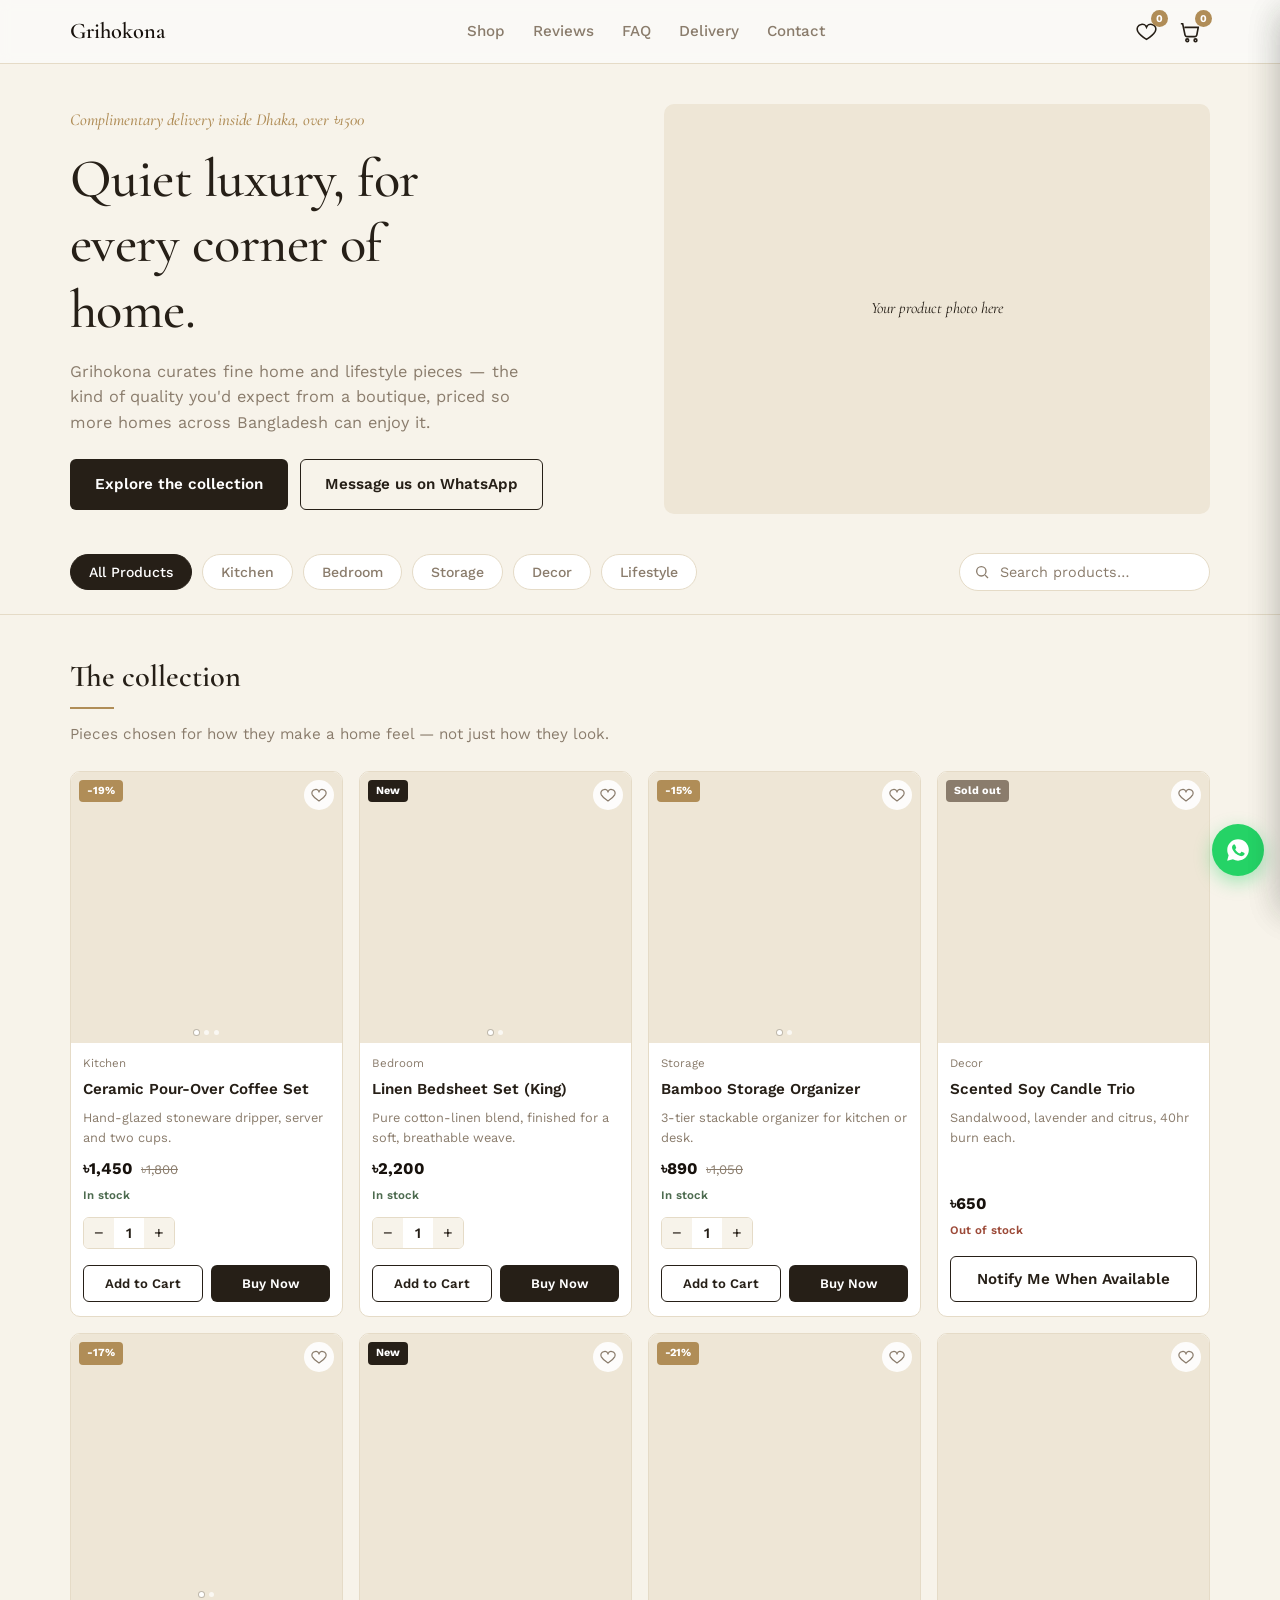
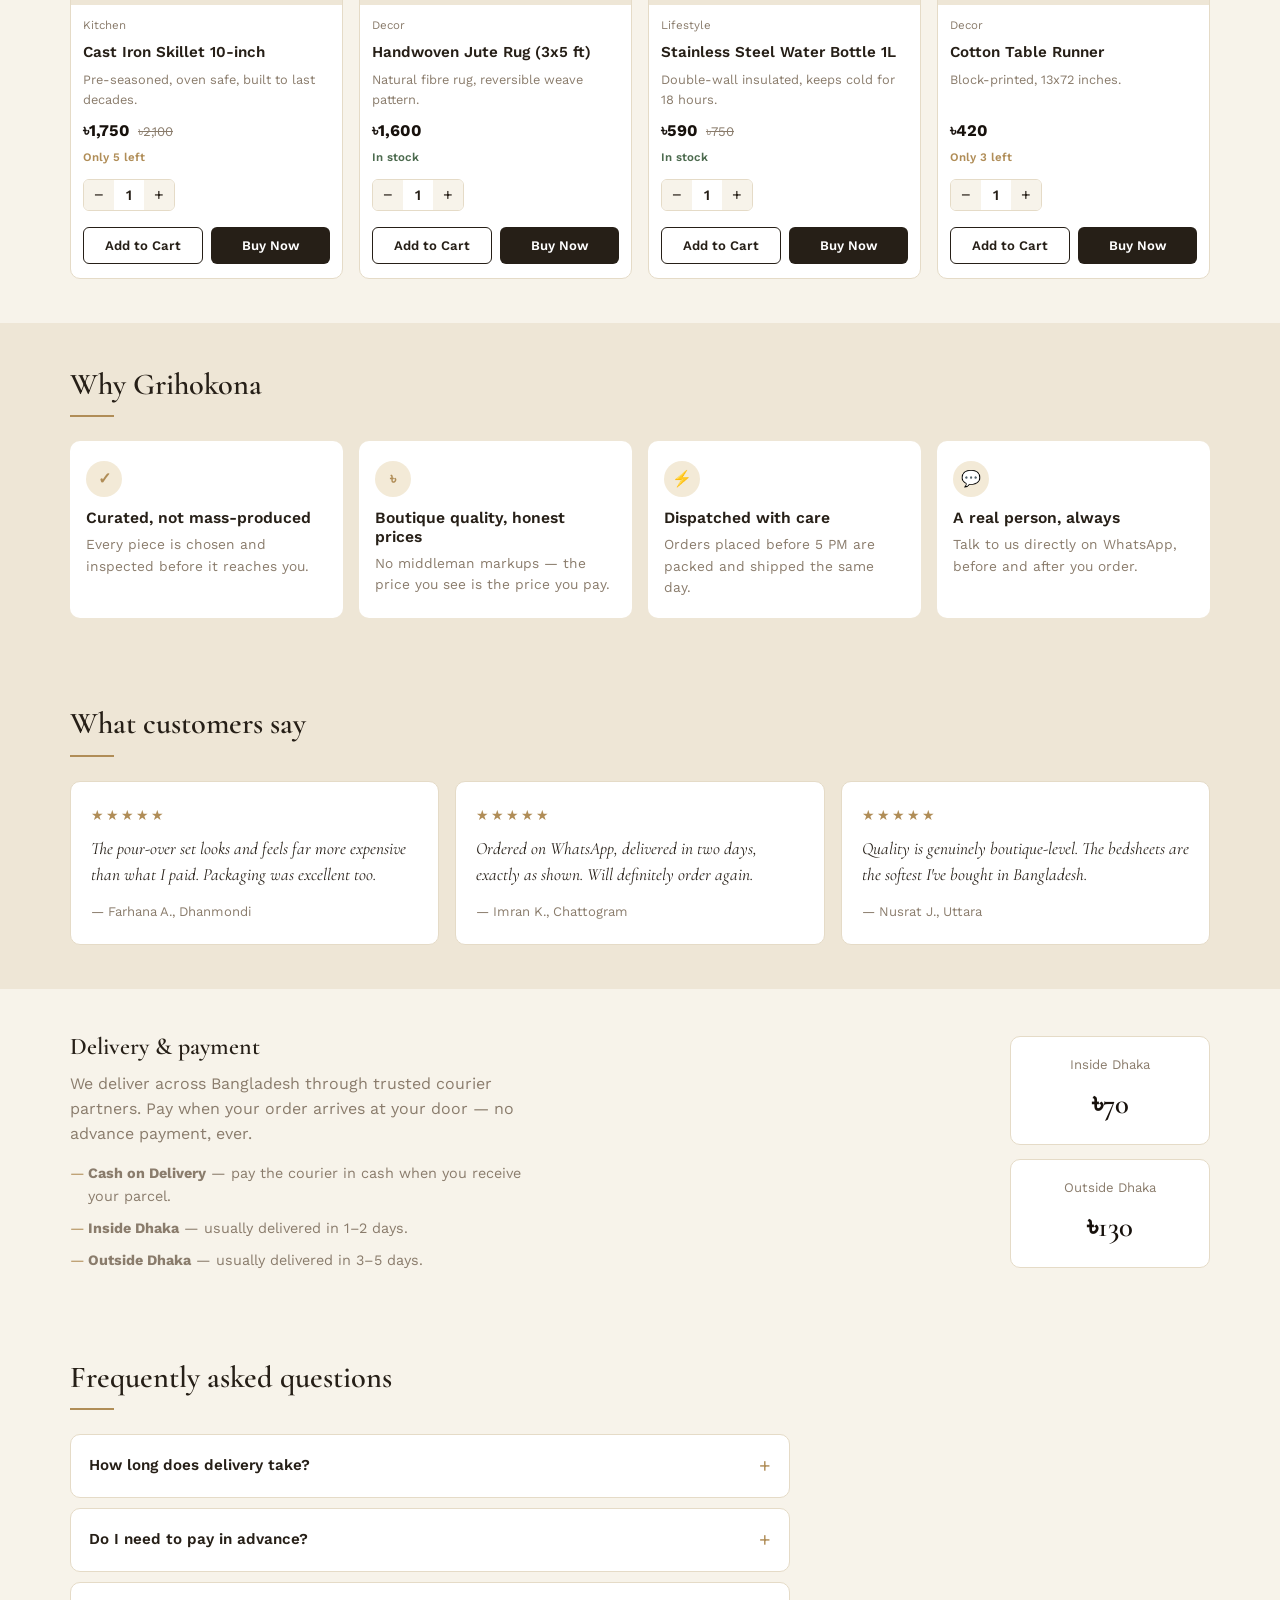
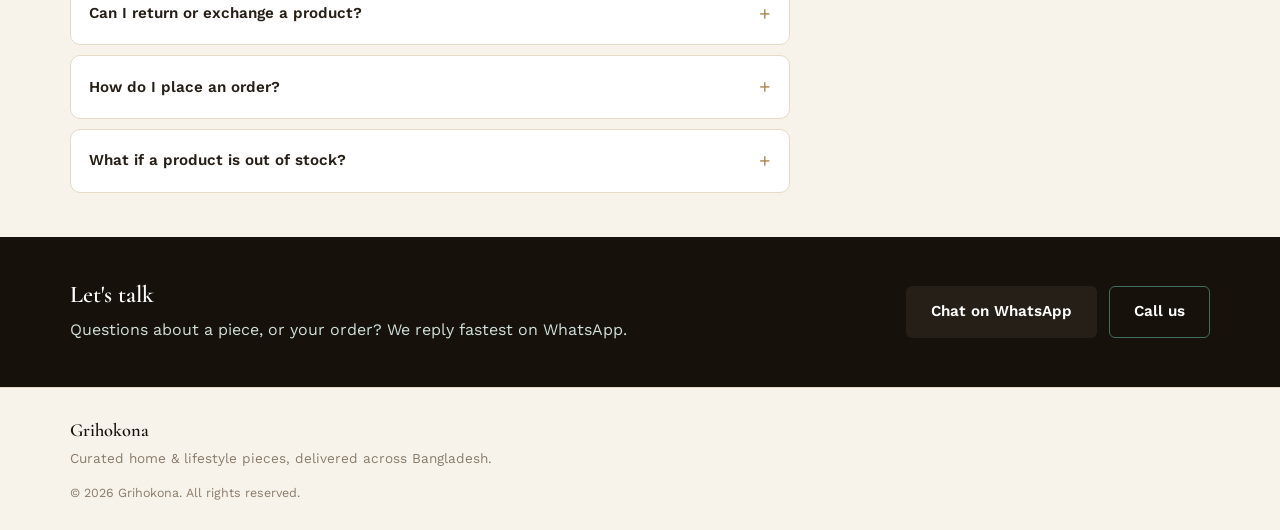
==== index.html @ 2ef4f013 "Add files via upload" ====
<!DOCTYPE html>
<html lang="en">
<head>
<meta charset="UTF-8">
<meta name="viewport" content="width=device-width, initial-scale=1.0">
<title>Grihokona — Curated Home & Lifestyle Pieces, Delivered Across Bangladesh</title>
<meta name="description" content="Grihokona curates fine home and lifestyle pieces at honest prices. Cash on delivery, anywhere in Bangladesh.">

<!-- Open Graph / Facebook -->
<meta property="og:type" content="website">
<meta property="og:title" content="Grihokona — Curated Home & Lifestyle Pieces">
<meta property="og:description" content="Boutique-quality home & lifestyle pieces, delivered across Bangladesh. Cash on delivery available.">
<meta property="og:image" content="images/og-cover.jpg">
<meta property="og:url" content="https://your-username.github.io/your-repo/">
<meta name="twitter:card" content="summary_large_image">

<link rel="icon" href="data:image/svg+xml,<svg xmlns=%22http://www.w3.org/2000/svg%22 viewBox=%220 0 100 100%22><text y=%22.9em%22 font-size=%2290%22>🛍️</text></svg>">

<link rel="preconnect" href="https://fonts.googleapis.com">
<link rel="preconnect" href="https://fonts.gstatic.com" crossorigin>
<link href="https://fonts.googleapis.com/css2?family=Cormorant+Garamond:ital,wght@0,500;0,600;1,500&family=Work+Sans:wght@400;500;600;700&display=swap" rel="stylesheet">

<link rel="stylesheet" href="style.css">

<!-- =========================================================
     FACEBOOK PIXEL
     Replace YOUR_PIXEL_ID below with your real Pixel ID from
     Facebook Events Manager. Until you do, this code loads but
     tracks nothing harmful — safe to leave in place.
     ========================================================= -->
<script>
!function(f,b,e,v,n,t,s)
{if(f.fbq)return;n=f.fbq=function(){n.callMethod?
n.callMethod.apply(n,arguments):n.queue.push(arguments)};
if(!f._fbq)f._fbq=n;n.push=n;n.loaded=!0;n.version='2.0';
n.queue=[];t=b.createElement(e);t.async=!0;
t.src=v;s=b.getElementsByTagName(e)[0];
s.parentNode.insertBefore(t,s)}(window, document,'script',
'https://connect.facebook.net/en_US/fbevents.js');
fbq('init', 'YOUR_PIXEL_ID');
fbq('track', 'PageView');
</script>
<noscript><img height="1" width="1" style="display:none"
src="https://www.facebook.com/tr?id=YOUR_PIXEL_ID&ev=PageView&noscript=1"
/></noscript>
</head>
<body>

<!-- ============ HEADER ============ -->
<header class="site-header">
  <div class="container header-inner">
    <a href="#home" class="brand">
      <img src="images/logo.png" alt="Grihokona" class="brand-logo" onerror="this.style.display='none'">
      <span class="brand-name">Grihokona</span>
    </a>
    <nav class="main-nav">
      <a href="#shop">Shop</a>
      <a href="#reviews">Reviews</a>
      <a href="#faq">FAQ</a>
      <a href="#delivery">Delivery</a>
      <a href="#contact">Contact</a>
    </nav>
    <div class="header-icons">
      <button class="cart-btn" id="headerWishlistBtn" aria-label="Open wishlist">
        <svg width="21" height="21" viewBox="0 0 24 24" fill="none" stroke="currentColor" stroke-width="1.8"><path d="M12 21s-7.5-4.6-10-9.2C.4 8.4 2 4.5 5.8 4a5 5 0 0 1 6.2 3 5 5 0 0 1 6.2-3c3.8.5 5.4 4.4 3.8 7.8C19.5 16.4 12 21 12 21Z"/></svg>
        <span class="cart-count" id="wishlistCount">0</span>
      </button>
      <button class="cart-btn" id="headerCartBtn" aria-label="Open cart">
        <svg width="22" height="22" viewBox="0 0 24 24" fill="none" stroke="currentColor" stroke-width="1.8"><circle cx="9" cy="21" r="1.5"/><circle cx="18" cy="21" r="1.5"/><path d="M2 3h2l2.6 12.4a2 2 0 0 0 2 1.6h8.8a2 2 0 0 0 2-1.6L21 7H6"/></svg>
        <span class="cart-count" id="cartCount">0</span>
      </button>
    </div>
  </div>
</header>

<main>

  <!-- ============ HERO ============ -->
  <section class="hero" id="home">
    <div class="container hero-inner">
      <div class="hero-copy">
        <p class="hero-kicker">Complimentary delivery inside Dhaka, over ৳1500</p>
        <h1>Quiet luxury, for every corner of home.</h1>
        <p class="hero-sub">Grihokona curates fine home and lifestyle pieces — the kind of quality you'd expect from a boutique, priced so more homes across Bangladesh can enjoy it.</p>
        <div class="hero-actions">
          <a href="#shop" class="btn btn-primary">Explore the collection</a>
          <a href="https://wa.me/8801903770516" target="_blank" rel="noopener" class="btn btn-ghost whatsapp-link">Message us on WhatsApp</a>
        </div>
      </div>
      <div class="hero-media">
        <img src="images/hero.jpg" alt="Grihokona home and lifestyle products" onerror="this.parentElement.classList.add('img-fallback')">
      </div>
    </div>
  </section>

  <!-- ============ CATEGORIES + SEARCH ============ -->
  <section class="categories" aria-label="Product categories">
    <div class="container">
      <div class="shop-controls">
        <div class="cat-scroll" id="categoryScroll">
          <button class="cat-chip active" data-category="all">All Products</button>
          <!-- category chips are injected by script.js from PRODUCTS -->
        </div>
        <div class="search-box">
          <svg width="16" height="16" viewBox="0 0 24 24" fill="none" stroke="currentColor" stroke-width="2"><circle cx="11" cy="11" r="7"/><path d="m21 21-4.3-4.3"/></svg>
          <input type="search" id="productSearch" placeholder="Search products…" aria-label="Search products">
        </div>
      </div>
    </div>
  </section>

  <!-- ============ FEATURED / SHOP ============ -->
  <section class="shop" id="shop">
    <div class="container">
      <div class="section-head">
        <h2>The collection</h2>
        <p>Pieces chosen for how they make a home feel — not just how they look.</p>
      </div>
      <div class="product-grid" id="productGrid">
        <!-- product cards injected by script.js -->
      </div>
    </div>
  </section>

  <!-- ============ WHY CHOOSE US ============ -->
  <section class="why-us" id="why-us">
    <div class="container">
      <div class="section-head">
        <h2>Why Grihokona</h2>
      </div>
      <div class="why-grid">
        <div class="why-card">
          <div class="why-icon">✓</div>
          <h3>Curated, not mass-produced</h3>
          <p>Every piece is chosen and inspected before it reaches you.</p>
        </div>
        <div class="why-card">
          <div class="why-icon">৳</div>
          <h3>Boutique quality, honest prices</h3>
          <p>No middleman markups — the price you see is the price you pay.</p>
        </div>
        <div class="why-card">
          <div class="why-icon">⚡</div>
          <h3>Dispatched with care</h3>
          <p>Orders placed before 5 PM are packed and shipped the same day.</p>
        </div>
        <div class="why-card">
          <div class="why-icon">💬</div>
          <h3>A real person, always</h3>
          <p>Talk to us directly on WhatsApp, before and after you order.</p>
        </div>
      </div>
    </div>
  </section>

  <!-- ============ TESTIMONIALS ============ -->
  <section class="testimonials" id="reviews">
    <div class="container">
      <div class="section-head">
        <h2>What customers say</h2>
      </div>
      <div class="testimonial-grid">
        <div class="testimonial-card">
          <div class="stars">★★★★★</div>
          <p class="quote">The pour-over set looks and feels far more expensive than what I paid. Packaging was excellent too.</p>
          <p class="author">— Farhana A., Dhanmondi</p>
        </div>
        <div class="testimonial-card">
          <div class="stars">★★★★★</div>
          <p class="quote">Ordered on WhatsApp, delivered in two days, exactly as shown. Will definitely order again.</p>
          <p class="author">— Imran K., Chattogram</p>
        </div>
        <div class="testimonial-card">
          <div class="stars">★★★★★</div>
          <p class="quote">Quality is genuinely boutique-level. The bedsheets are the softest I've bought in Bangladesh.</p>
          <p class="author">— Nusrat J., Uttara</p>
        </div>
      </div>
    </div>
  </section>

  <!-- ============ DELIVERY / COD ============ -->
  <section class="delivery" id="delivery">
    <div class="container delivery-inner">
      <div class="delivery-copy">
        <h2>Delivery & payment</h2>
        <p>We deliver across Bangladesh through trusted courier partners. Pay when your order arrives at your door — no advance payment, ever.</p>
        <ul class="delivery-list">
          <li><strong>Cash on Delivery</strong> — pay the courier in cash when you receive your parcel.</li>
          <li><strong>Inside Dhaka</strong> — usually delivered in 1–2 days.</li>
          <li><strong>Outside Dhaka</strong> — usually delivered in 3–5 days.</li>
        </ul>
      </div>
      <div class="delivery-rates">
        <div class="rate-card">
          <span class="rate-label">Inside Dhaka</span>
          <span class="rate-value" id="rateDhaka">৳70</span>
        </div>
        <div class="rate-card">
          <span class="rate-label">Outside Dhaka</span>
          <span class="rate-value" id="rateOutside">৳130</span>
        </div>
      </div>
    </div>
  </section>

  <!-- ============ FAQ ============ -->
  <section class="faq" id="faq">
    <div class="container">
      <div class="section-head">
        <h2>Frequently asked questions</h2>
      </div>
      <div class="faq-list">
        <details class="faq-item">
          <summary>How long does delivery take?</summary>
          <p>Usually 1–2 days inside Dhaka and 3–5 days outside Dhaka, once your order is confirmed on WhatsApp.</p>
        </details>
        <details class="faq-item">
          <summary>Do I need to pay in advance?</summary>
          <p>No. We only offer Cash on Delivery — you pay the courier when your parcel arrives.</p>
        </details>
        <details class="faq-item">
          <summary>Can I return or exchange a product?</summary>
          <p>Yes, message us on WhatsApp within 24 hours of delivery if there's a genuine issue with your order, and we'll sort it out.</p>
        </details>
        <details class="faq-item">
          <summary>How do I place an order?</summary>
          <p>Add products to your cart, fill in your delivery details at checkout, and confirm — it opens WhatsApp with your order ready to send.</p>
        </details>
        <details class="faq-item">
          <summary>What if a product is out of stock?</summary>
          <p>Tap "Notify Me" on the product — it opens WhatsApp so we can message you the moment it's back.</p>
        </details>
      </div>
    </div>
  </section>

  <!-- ============ CONTACT ============ -->
  <section class="contact" id="contact">
    <div class="container contact-inner">
      <div>
        <h2>Let's talk</h2>
        <p>Questions about a piece, or your order? We reply fastest on WhatsApp.</p>
      </div>
      <div class="contact-actions">
        <a href="https://wa.me/8801903770516" target="_blank" rel="noopener" class="btn btn-primary whatsapp-link">Chat on WhatsApp</a>
        <a href="tel:+8801903770516" class="btn btn-ghost">Call us</a>
      </div>
    </div>
  </section>

</main>

<!-- ============ FOOTER ============ -->
<footer class="site-footer">
  <div class="container footer-inner">
    <div>
      <span class="brand-name">Grihokona</span>
      <p>Curated home & lifestyle pieces, delivered across Bangladesh.</p>
    </div>
    <p class="footer-note">© <span id="year"></span> Grihokona. All rights reserved.</p>
  </div>
</footer>

<!-- ============ FLOATING WHATSAPP BUTTON ============ -->
<a href="https://wa.me/8801903770516" target="_blank" rel="noopener" class="fab-whatsapp" aria-label="Chat on WhatsApp">
  <svg width="26" height="26" viewBox="0 0 24 24" fill="currentColor"><path d="M12.04 2c-5.5 0-9.96 4.46-9.96 9.96 0 1.76.46 3.42 1.26 4.86L2 22l5.3-1.39a9.9 9.9 0 0 0 4.74 1.2h.01c5.5 0 9.96-4.46 9.96-9.96S17.54 2 12.04 2Zm5.8 14.24c-.24.68-1.4 1.3-1.93 1.36-.5.06-1.02.26-3.4-.71-2.86-1.18-4.7-4.05-4.84-4.24-.14-.19-1.16-1.54-1.16-2.94 0-1.4.73-2.08.99-2.36.26-.28.57-.35.76-.35h.55c.18 0 .42-.03.64.5.24.57.8 1.97.87 2.11.07.14.12.3.02.49-.1.19-.15.3-.3.46-.14.16-.3.36-.43.48-.14.14-.3.29-.13.57.17.28.75 1.24 1.62 2 1.11.99 2.05 1.3 2.33 1.44.28.14.44.12.6-.07.17-.19.71-.83.9-1.11.19-.28.38-.23.63-.14.26.09 1.65.78 1.93.92.28.14.47.21.53.33.07.12.07.68-.17 1.36Z"/></svg>
</a>

<!-- ============ MOBILE STICKY NAV ============ -->
<nav class="mobile-nav" aria-label="Mobile navigation">
  <a href="#home" class="mnav-item"><svg width="19" height="19" viewBox="0 0 24 24" fill="none" stroke="currentColor" stroke-width="1.8"><path d="M3 11l9-8 9 8"/><path d="M5 10v10h14V10"/></svg><span>Home</span></a>
  <a href="#shop" class="mnav-item"><svg width="19" height="19" viewBox="0 0 24 24" fill="none" stroke="currentColor" stroke-width="1.8"><rect x="4" y="4" width="16" height="16" rx="2"/><path d="M4 9h16"/></svg><span>Shop</span></a>
  <button class="mnav-item mnav-cart" id="mobileWishlistBtn"><svg width="19" height="19" viewBox="0 0 24 24" fill="none" stroke="currentColor" stroke-width="1.8"><path d="M12 21s-7.5-4.6-10-9.2C.4 8.4 2 4.5 5.8 4a5 5 0 0 1 6.2 3 5 5 0 0 1 6.2-3c3.8.5 5.4 4.4 3.8 7.8C19.5 16.4 12 21 12 21Z"/></svg><span>Saved</span><span class="mnav-badge" id="mobileWishlistCount">0</span></button>
  <button class="mnav-item mnav-cart" id="mobileCartBtn"><svg width="19" height="19" viewBox="0 0 24 24" fill="none" stroke="currentColor" stroke-width="1.8"><circle cx="9" cy="21" r="1.5"/><circle cx="18" cy="21" r="1.5"/><path d="M2 3h2l2.6 12.4a2 2 0 0 0 2 1.6h8.8a2 2 0 0 0 2-1.6L21 7H6"/></svg><span>Cart</span><span class="mnav-badge" id="mobileCartCount">0</span></button>
  <a href="#contact" class="mnav-item"><svg width="19" height="19" viewBox="0 0 24 24" fill="none" stroke="currentColor" stroke-width="1.8"><path d="M21 11.5a8.4 8.4 0 0 1-8.9 8.4 8.6 8.6 0 0 1-3.6-.8L3 21l1.9-5.4A8.4 8.4 0 1 1 21 11.5Z"/></svg><span>Contact</span></a>
</nav>

<!-- ============ CART DRAWER ============ -->
<div class="overlay" id="overlay"></div>
<aside class="cart-drawer" id="cartDrawer" aria-label="Shopping cart">
  <div class="drawer-head">
    <h3>Your cart</h3>
    <button class="icon-btn" id="closeCartBtn" aria-label="Close cart">✕</button>
  </div>
  <div class="cart-items" id="cartItems">
    <!-- injected by script.js -->
  </div>
  <div class="cart-summary">
    <div class="summary-row">
      <span>Subtotal</span>
      <span id="cartSubtotal">৳0</span>
    </div>
    <button class="btn btn-primary btn-block" id="checkoutBtn">Proceed to checkout</button>
  </div>
</aside>

<!-- ============ WISHLIST DRAWER ============ -->
<aside class="cart-drawer" id="wishlistDrawer" aria-label="Wishlist">
  <div class="drawer-head">
    <h3>Saved for later</h3>
    <button class="icon-btn" id="closeWishlistBtn" aria-label="Close wishlist">✕</button>
  </div>
  <div class="cart-items" id="wishlistItems">
    <!-- injected by script.js -->
  </div>
</aside>

<!-- ============ CHECKOUT MODAL ============ -->
<div class="modal" id="checkoutModal" aria-hidden="true">
  <div class="modal-card">
    <div class="drawer-head">
      <h3 id="checkoutTitle">Checkout</h3>
      <button class="icon-btn" id="closeCheckoutBtn" aria-label="Close checkout">✕</button>
    </div>

    <!-- Step 1: form -->
    <div class="checkout-step" id="checkoutFormStep">
      <form id="checkoutForm">
        <label class="field">
          <span>Full name</span>
          <input type="text" name="name" required placeholder="e.g. Md Karim Uddin">
        </label>
        <label class="field">
          <span>Mobile number</span>
          <input type="tel" name="phone" required placeholder="01XXXXXXXXX" pattern="^01[0-9]{9}$">
        </label>
        <label class="field">
          <span>Full address</span>
          <textarea name="address" required placeholder="House, Road, Area"></textarea>
        </label>
        <label class="field">
          <span>Area / Thana</span>
          <input type="text" name="thana" required placeholder="e.g. Mirpur, Dhaka">
        </label>
        <label class="field radio-field">
          <span>Delivery zone</span>
          <div class="radio-group">
            <label><input type="radio" name="zone" value="dhaka" checked> Inside Dhaka</label>
            <label><input type="radio" name="zone" value="outside"> Outside Dhaka</label>
          </div>
        </label>
        <label class="field">
          <span>Note (optional)</span>
          <textarea name="note" placeholder="Anything we should know?"></textarea>
        </label>
        <button type="submit" class="btn btn-primary btn-block">Review order</button>
      </form>
    </div>

    <!-- Step 2: review -->
    <div class="checkout-step" id="checkoutReviewStep" hidden>
      <div id="reviewContent"></div>
      <div class="review-actions">
        <button class="btn btn-ghost" id="backToFormBtn">Back</button>
        <button class="btn btn-primary" id="confirmOrderBtn">Confirm order via WhatsApp</button>
      </div>
    </div>

    <!-- Step 3: done -->
    <div class="checkout-step" id="checkoutDoneStep" hidden>
      <div class="done-box">
        <div class="done-icon">✓</div>
        <h4>Order sent!</h4>
        <p>We opened WhatsApp with your order details. Please tap send to confirm with us.</p>
        <p class="order-id-note">Order ID: <strong id="doneOrderId"></strong></p>
        <button class="btn btn-primary btn-block" id="doneCloseBtn">Continue shopping</button>
      </div>
    </div>
  </div>
</div>

<!-- ============ IMAGE LIGHTBOX ============ -->
<div class="modal lightbox-modal" id="lightboxModal" aria-hidden="true">
  <div class="lightbox-card">
    <button class="icon-btn lightbox-close" id="closeLightboxBtn" aria-label="Close image viewer">✕</button>
    <div class="lightbox-main">
      <button class="lightbox-nav lightbox-prev" id="lightboxPrev" aria-label="Previous image">‹</button>
      <img id="lightboxImage" src="" alt="">
      <button class="lightbox-nav lightbox-next" id="lightboxNext" aria-label="Next image">›</button>
    </div>
    <div class="lightbox-thumbs" id="lightboxThumbs"></div>
  </div>
</div>

<!-- Toast -->
<div class="toast" id="toast"></div>

<script src="script.js"></script>
</body>
</html>
---- style.css ----
/* =========================================================
   NOORJA — E-commerce stylesheet
   Design tokens live at the top. Change colors/fonts here.
   ========================================================= */

:root{
  --bg:            #F7F3EA;   /* warm ivory */
  --surface:       #FFFFFF;
  --text:          #261F17;   /* deep espresso */
  --text-muted:    #8A7C6C;
  --primary:       #261F17;   /* espresso — solid buttons, brand */
  --primary-dark:  #17110C;
  --primary-tint:  #EEE6D6;   /* warm sand */
  --accent:        #B08D57;   /* antique brass / gold */
  --accent-tint:   #F3EAD7;
  --border:        #E5DBC7;
  --danger:        #9C4A38;
  --success:       #4D6B4F;

  --font-head: "Cormorant Garamond", Georgia, serif;
  --font-body: "Work Sans", -apple-system, BlinkMacSystemFont, "Segoe UI", sans-serif;

  --radius-sm: 6px;
  --radius-md: 10px;
  --shadow-card: 0 1px 2px rgba(28,35,33,0.06), 0 1px 8px rgba(28,35,33,0.05);
  --shadow-pop:  0 12px 32px rgba(28,35,33,0.16);

  --container: 1180px;
  --header-h: 64px;
  --mobile-nav-h: 60px;
}

*,*::before,*::after{ box-sizing:border-box; }
html{ scroll-behavior:smooth; -webkit-text-size-adjust:100%; }
body{
  margin:0;
  font-family:var(--font-body);
  color:var(--text);
  background:var(--bg);
  line-height:1.55;
  font-size:16px;
  -webkit-font-smoothing:antialiased;
}
img{ max-width:100%; display:block; }
a{ color:inherit; text-decoration:none; }
h1,h2,h3,h4{ font-family:var(--font-head); font-weight:600; margin:0; line-height:1.2; color:var(--text); }
p{ margin:0; }
ul{ margin:0; padding:0; list-style:none; }
button{ font-family:inherit; cursor:pointer; }
input,textarea{ font-family:inherit; font-size:1rem; }

.container{
  max-width:var(--container);
  margin:0 auto;
  padding:0 20px;
}

:focus-visible{ outline:2px solid var(--primary); outline-offset:2px; }

@media (prefers-reduced-motion: reduce){
  *{ animation-duration:0.01ms !important; transition-duration:0.01ms !important; }
}

/* ---------- Buttons ---------- */
.btn{
  display:inline-flex; align-items:center; justify-content:center;
  padding:13px 24px;
  border-radius:var(--radius-sm);
  font-weight:600;
  font-size:0.95rem;
  border:1px solid transparent;
  transition:transform .15s ease, box-shadow .15s ease, background .15s ease;
  white-space:nowrap;
}
.btn:active{ transform:scale(0.97); }
.btn-primary{ background:var(--primary); color:#fff; }
.btn-primary:hover{ background:var(--accent); color:var(--primary-dark); }
.btn-ghost{ background:transparent; color:var(--primary); border-color:var(--primary); }
.btn-ghost:hover{ background:var(--primary-tint); }
.btn-block{ width:100%; }
.btn-sm{ padding:8px 14px; font-size:0.85rem; }

.icon-btn{
  background:none; border:none; font-size:1.1rem; color:var(--text-muted);
  width:36px; height:36px; border-radius:50%; display:flex; align-items:center; justify-content:center;
}
.icon-btn:hover{ background:var(--bg); color:var(--text); }

/* ---------- Header ---------- */
.site-header{
  position:sticky; top:0; z-index:40;
  background:rgba(250,250,247,0.92);
  backdrop-filter:blur(6px);
  border-bottom:1px solid var(--border);
  height:var(--header-h);
}
.header-inner{
  height:100%; display:flex; align-items:center; justify-content:space-between; gap:16px;
}
.brand{ display:flex; align-items:center; gap:9px; }
.brand-logo{ height:30px; width:auto; }
.brand-name{ font-family:var(--font-head); font-size:1.4rem; font-weight:600; color:var(--primary-dark); }
.main-nav{ display:none; gap:28px; }
.main-nav a{ font-weight:500; font-size:0.95rem; color:var(--text-muted); }
.main-nav a:hover{ color:var(--primary); }

.cart-btn{
  position:relative; background:none; border:none; color:var(--text);
  width:40px; height:40px; display:flex; align-items:center; justify-content:center;
}
.cart-count{
  position:absolute; top:-2px; right:-2px;
  background:var(--accent); color:#fff; font-size:0.65rem; font-weight:700;
  min-width:17px; height:17px; border-radius:50%;
  display:flex; align-items:center; justify-content:center; padding:0 3px;
}

/* ---------- Hero ---------- */
.hero{ padding:40px 0 32px; }
.hero-inner{ display:flex; flex-direction:column; gap:28px; }
.hero-kicker{
  color:var(--accent); font-family:var(--font-head); font-style:italic; font-weight:500;
  font-size:1.05rem; margin-bottom:14px;
}
.hero h1{
  font-size:clamp(2.2rem, 6vw, 3.4rem);
  font-weight:500;
  letter-spacing:-0.01em;
  max-width:14ch;
}
.hero-sub{
  margin-top:16px; color:var(--text-muted); font-size:1.02rem; max-width:46ch;
}
.hero-actions{ display:flex; flex-wrap:wrap; gap:12px; margin-top:24px; }
.hero-media{
  border-radius:var(--radius-md); overflow:hidden; background:var(--primary-tint);
  aspect-ratio:4/3;
}
.hero-media img{ width:100%; height:100%; object-fit:cover; }
.hero-media.img-fallback{
  display:flex; align-items:center; justify-content:center;
}
.hero-media.img-fallback::after{
  content:"Your product photo here";
  color:var(--primary); font-family:var(--font-head); font-style:italic;
}
.hero-media.img-fallback img{ display:none; }

/* ---------- Categories ---------- */
.categories{ padding:4px 0 20px; border-bottom:1px solid var(--border); }
.cat-scroll{
  display:flex; gap:10px; overflow-x:auto; padding:4px 0;
  scrollbar-width:none;
}
.cat-scroll::-webkit-scrollbar{ display:none; }
.cat-chip{
  flex:0 0 auto;
  padding:9px 18px;
  border-radius:999px;
  border:1px solid var(--border);
  background:var(--surface);
  color:var(--text-muted);
  font-size:0.88rem; font-weight:500;
  transition:all .15s ease;
}
.cat-chip.active, .cat-chip:hover{
  background:var(--primary); color:#fff; border-color:var(--primary);
}

/* ---------- Section heads ---------- */
.section-head{ margin:0 0 24px; text-align:left; }
.section-head h2{ font-size:1.9rem; position:relative; padding-bottom:14px; }
.section-head h2::after{
  content:""; position:absolute; left:0; bottom:0; width:44px; height:2px; background:var(--accent);
}
.section-head p{ color:var(--text-muted); margin-top:14px; font-size:0.95rem; }
section{ padding:44px 0; }

/* ---------- Product grid ---------- */
.product-grid{
  display:grid; grid-template-columns:repeat(2,1fr); gap:16px;
}
.product-card{
  background:var(--surface);
  border:1px solid var(--border);
  border-radius:var(--radius-md);
  overflow:hidden;
  display:flex; flex-direction:column;
  transition:box-shadow .15s ease, border-color .15s ease;
}
.product-card:hover{ box-shadow:var(--shadow-card); border-color:#DAD4C7; }
.product-media{
  position:relative; aspect-ratio:1/1; background:var(--bg); overflow:hidden;
}
.product-media img{ width:100%; height:100%; object-fit:cover; }
.badge{
  position:absolute; top:8px; left:8px;
  background:var(--accent); color:#fff; font-size:0.68rem; font-weight:700;
  padding:3px 8px; border-radius:4px;
}
.badge-out{ background:var(--text-muted); }
.product-body{ padding:12px 12px 14px; display:flex; flex-direction:column; gap:6px; flex:1; }
.product-cat{ font-size:0.72rem; color:var(--text-muted); }
.product-name{ font-family:var(--font-body); font-weight:600; font-size:0.95rem; color:var(--text); }
.product-desc{ font-size:0.8rem; color:var(--text-muted); flex:1; }
.price-row{ display:flex; align-items:baseline; gap:8px; margin-top:2px; }
.price{ font-weight:700; color:var(--primary-dark); font-size:1.02rem; }
.old-price{ font-size:0.82rem; color:var(--text-muted); text-decoration:line-through; }
.stock{ font-size:0.72rem; font-weight:600; }
.stock.in{ color:var(--success); }
.stock.low{ color:var(--accent); }
.stock.out{ color:var(--danger); }

.qty-row{ display:flex; align-items:center; gap:10px; margin-top:6px; }
.qty-control{
  display:flex; align-items:center; border:1px solid var(--border); border-radius:var(--radius-sm); overflow:hidden;
}
.qty-control button{
  width:30px; height:30px; background:var(--bg); border:none; font-size:1rem; color:var(--text);
}
.qty-control button:hover{ background:var(--primary-tint); }
.qty-control span{ width:30px; text-align:center; font-weight:600; font-size:0.9rem; }

.card-actions{ display:flex; gap:8px; margin-top:10px; }
.card-actions .btn{ flex:1; padding:10px 8px; font-size:0.82rem; }

/* ---------- Why us ---------- */
.why-us{ background:var(--primary-tint); }
.why-grid{ display:grid; grid-template-columns:repeat(2,1fr); gap:16px; }
.why-card{ background:var(--surface); border-radius:var(--radius-md); padding:20px 16px; }
.why-icon{
  width:36px; height:36px; border-radius:50%; background:var(--accent-tint); color:var(--accent);
  display:flex; align-items:center; justify-content:center; font-weight:700; margin-bottom:12px;
}
.why-card h3{ font-family:var(--font-body); font-size:0.98rem; margin-bottom:6px; }
.why-card p{ color:var(--text-muted); font-size:0.86rem; }

/* ---------- Delivery ---------- */
.delivery-inner{ display:flex; flex-direction:column; gap:24px; }
.delivery-copy h2{ font-size:1.5rem; margin-bottom:10px; }
.delivery-copy p{ color:var(--text-muted); }
.delivery-list{ margin-top:16px; display:flex; flex-direction:column; gap:10px; }
.delivery-list li{ font-size:0.9rem; color:var(--text-muted); padding-left:18px; position:relative; }
.delivery-list li::before{ content:"—"; position:absolute; left:0; color:var(--accent); }
.delivery-rates{ display:flex; gap:14px; }
.rate-card{
  flex:1; background:var(--surface); border:1px solid var(--border); border-radius:var(--radius-md);
  padding:18px; text-align:center;
}
.rate-label{ display:block; font-size:0.82rem; color:var(--text-muted); margin-bottom:6px; }
.rate-value{ font-family:var(--font-head); font-size:1.6rem; font-weight:600; color:var(--primary-dark); }

/* ---------- Contact ---------- */
.contact{ background:var(--primary-dark); color:#fff; }
.contact h2{ color:#fff; font-size:1.5rem; }
.contact p{ color:#CFE0D9; margin-top:8px; }
.contact-inner{ display:flex; flex-direction:column; gap:20px; }
.contact-actions{ display:flex; flex-wrap:wrap; gap:12px; }
.contact .btn-ghost{ color:#fff; border-color:#3E6E5F; }
.contact .btn-ghost:hover{ background:#254E42; }

/* ---------- Footer ---------- */
.site-footer{ padding:28px 0 calc(28px + var(--mobile-nav-h)); background:var(--bg); border-top:1px solid var(--border); }
.footer-inner{ display:flex; flex-direction:column; gap:10px; }
.footer-inner .brand-name{ font-size:1.15rem; color:var(--primary-dark); }
.footer-inner p{ color:var(--text-muted); font-size:0.85rem; margin-top:4px; }
.footer-note{ font-size:0.78rem !important; color:var(--text-muted); }

/* ---------- Mobile bottom nav ---------- */
.mobile-nav{
  position:fixed; bottom:0; left:0; right:0; z-index:45;
  height:var(--mobile-nav-h);
  background:var(--surface);
  border-top:1px solid var(--border);
  display:flex;
  padding-bottom:env(safe-area-inset-bottom,0px);
}
.mnav-item{
  flex:1; display:flex; flex-direction:column; align-items:center; justify-content:center; gap:2px;
  border:none; background:none; color:var(--text-muted); font-size:0.66rem; font-weight:500; position:relative;
}
.mnav-item span:first-of-type{ }
.mnav-badge{
  position:absolute; top:2px; right:calc(50% - 20px);
  background:var(--accent); color:#fff; font-size:0.6rem; font-weight:700;
  min-width:15px; height:15px; border-radius:50%; display:flex; align-items:center; justify-content:center;
}

/* ---------- Cart drawer ---------- */
.overlay{
  position:fixed; inset:0; background:rgba(28,35,33,0.45); z-index:50;
  opacity:0; pointer-events:none; transition:opacity .2s ease;
}
.overlay.active{ opacity:1; pointer-events:auto; }

.cart-drawer{
  position:fixed; top:0; right:0; bottom:0; width:min(400px,92vw); z-index:55;
  background:var(--surface);
  display:flex; flex-direction:column;
  transform:translateX(100%); transition:transform .25s ease;
  box-shadow:var(--shadow-pop);
}
.cart-drawer.active{ transform:translateX(0); }
.drawer-head{
  display:flex; align-items:center; justify-content:space-between;
  padding:18px 20px; border-bottom:1px solid var(--border);
}
.drawer-head h3{ font-size:1.15rem; }
.cart-items{ flex:1; overflow-y:auto; padding:12px 20px; display:flex; flex-direction:column; gap:14px; }
.cart-empty{ color:var(--text-muted); text-align:center; padding:40px 0; font-size:0.9rem; }

.cart-line{ display:flex; gap:12px; }
.cart-line img{ width:60px; height:60px; border-radius:var(--radius-sm); object-fit:cover; background:var(--bg); }
.cart-line-info{ flex:1; display:flex; flex-direction:column; gap:4px; }
.cart-line-name{ font-weight:600; font-size:0.88rem; }
.cart-line-price{ font-size:0.82rem; color:var(--text-muted); }
.cart-line-bottom{ display:flex; align-items:center; justify-content:space-between; margin-top:2px; }
.remove-btn{ background:none; border:none; color:var(--danger); font-size:0.76rem; font-weight:600; }

.cart-summary{ padding:16px 20px calc(16px + env(safe-area-inset-bottom,0px)); border-top:1px solid var(--border); }
.summary-row{ display:flex; justify-content:space-between; font-weight:600; margin-bottom:12px; font-size:1rem; }

/* ---------- Modal (checkout) ---------- */
.modal{
  position:fixed; inset:0; z-index:60; display:flex; align-items:flex-end; justify-content:center;
  opacity:0; pointer-events:none; transition:opacity .2s ease;
  background:rgba(28,35,33,0.45);
}
.modal.active{ opacity:1; pointer-events:auto; }
.modal-card{
  background:var(--surface); width:100%; max-width:520px;
  border-radius:16px 16px 0 0;
  max-height:88vh; overflow-y:auto;
  transform:translateY(30px); transition:transform .25s ease;
}
.modal.active .modal-card{ transform:translateY(0); }
@media (min-width:640px){
  .modal{ align-items:center; }
  .modal-card{ border-radius:var(--radius-md); }
}

.checkout-step{ padding:4px 20px 24px; }
.field{ display:flex; flex-direction:column; gap:6px; margin-bottom:14px; font-size:0.85rem; font-weight:600; color:var(--text); }
.field input, .field textarea{
  border:1px solid var(--border); border-radius:var(--radius-sm); padding:11px 12px;
  font-weight:400; color:var(--text); background:var(--bg);
}
.field input:focus, .field textarea:focus{ outline:none; border-color:var(--primary); background:var(--surface); }
.field textarea{ resize:vertical; min-height:64px; }
.radio-group{ display:flex; gap:16px; font-weight:400; font-size:0.88rem; }
.radio-group label{ display:flex; align-items:center; gap:6px; }

.review-actions{ display:flex; gap:10px; margin-top:18px; }
.review-actions .btn{ flex:1; }

#reviewContent{ font-size:0.88rem; }
.review-block{ padding:12px 0; border-bottom:1px solid var(--border); }
.review-block:last-child{ border-bottom:none; }
.review-block h5{ margin:0 0 8px; font-family:var(--font-body); font-size:0.78rem; text-transform:none; color:var(--text-muted); font-weight:600; }
.review-line{ display:flex; justify-content:space-between; font-size:0.86rem; padding:3px 0; }
.review-total{ font-weight:700; font-size:1rem; }

.done-box{ text-align:center; padding:20px 0; }
.done-icon{
  width:52px; height:52px; border-radius:50%; background:var(--primary-tint); color:var(--primary);
  display:flex; align-items:center; justify-content:center; font-size:1.4rem; margin:0 auto 14px;
}
.done-box h4{ font-size:1.2rem; margin-bottom:8px; }
.done-box p{ color:var(--text-muted); font-size:0.88rem; margin-bottom:6px; }
.order-id-note{ margin-bottom:18px !important; color:var(--text) !important; }

/* ---------- Toast ---------- */
.toast{
  position:fixed; bottom:calc(var(--mobile-nav-h) + 16px); left:50%; transform:translateX(-50%) translateY(20px);
  background:var(--primary-dark); color:#fff; padding:11px 20px; border-radius:999px;
  font-size:0.85rem; font-weight:500; z-index:70;
  opacity:0; pointer-events:none; transition:all .25s ease;
}
.toast.show{ opacity:1; transform:translateX(-50%) translateY(0); }

/* =========================================================
   Responsive breakpoints
   ========================================================= */
@media (min-width:640px){
  .product-grid{ grid-template-columns:repeat(3,1fr); }
  .why-grid{ grid-template-columns:repeat(4,1fr); }
  .rate-value{ font-size:1.8rem; }
}

@media (min-width:860px){
  body{ padding-bottom:0; }
  .mobile-nav{ display:none; }
  .main-nav{ display:flex; }
  .site-footer{ padding-bottom:28px; }
  .hero-inner{ flex-direction:row; align-items:center; }
  .hero-copy{ flex:1; }
  .hero-media{ flex:1; }
  .hero-inner{ gap:48px; }
  .delivery-inner{ flex-direction:row; align-items:center; justify-content:space-between; }
  .delivery-copy{ max-width:480px; }
  .delivery-rates{ flex-direction:column; min-width:200px; }
  .contact-inner{ flex-direction:row; align-items:center; justify-content:space-between; }
}

@media (min-width:1024px){
  .product-grid{ grid-template-columns:repeat(4,1fr); }
}

/* =========================================================
   ADD-ONS: search, wishlist, testimonials, FAQ, floating
   WhatsApp button, product gallery / lightbox, new badge
   ========================================================= */

/* ---------- Header icon group ---------- */
.header-icons{ display:flex; align-items:center; gap:4px; }

/* ---------- Search + category row ---------- */
.shop-controls{ display:flex; flex-direction:column; gap:12px; }
.search-box{
  display:flex; align-items:center; gap:8px;
  border:1px solid var(--border); border-radius:999px;
  padding:9px 14px; background:var(--surface); color:var(--text-muted);
}
.search-box input{
  border:none; outline:none; background:none; flex:1; font-size:0.9rem; color:var(--text);
}
.search-box input::placeholder{ color:var(--text-muted); }

@media (min-width:640px){
  .shop-controls{ flex-direction:row; align-items:center; justify-content:space-between; }
  .search-box{ max-width:260px; }
}

/* ---------- New arrival badge ---------- */
.badge-new{ background:var(--primary); }

/* ---------- Product gallery dots + wishlist heart on card ---------- */
.product-media{ cursor:pointer; }
.wish-toggle{
  position:absolute; top:8px; right:8px; z-index:2;
  width:30px; height:30px; border-radius:50%; border:none;
  background:rgba(255,255,255,0.9); color:var(--text-muted);
  display:flex; align-items:center; justify-content:center;
}
.wish-toggle svg{ width:16px; height:16px; }
.wish-toggle.active{ color:var(--danger); }
.wish-toggle.active svg{ fill:var(--danger); }

.gallery-dots{
  position:absolute; bottom:8px; left:0; right:0;
  display:flex; justify-content:center; gap:5px;
}
.gallery-dots span{
  width:5px; height:5px; border-radius:50%; background:rgba(255,255,255,0.7);
}
.gallery-dots span.active{ background:#fff; box-shadow:0 0 0 1px rgba(0,0,0,0.2); }

/* ---------- Notify me (out of stock) ---------- */
.notify-btn{ margin-top:10px; width:100%; }

/* ---------- Testimonials ---------- */
.testimonials{ background:var(--primary-tint); }
.testimonial-grid{ display:grid; grid-template-columns:1fr; gap:16px; }
.testimonial-card{
  background:var(--surface); border-radius:var(--radius-md); padding:22px 20px;
  border:1px solid var(--border);
}
.stars{ color:var(--accent); letter-spacing:2px; margin-bottom:10px; font-size:0.9rem; }
.testimonial-card .quote{ font-family:var(--font-head); font-style:italic; font-size:1.08rem; color:var(--text); line-height:1.5; }
.testimonial-card .author{ margin-top:14px; font-size:0.82rem; color:var(--text-muted); }

@media (min-width:860px){
  .testimonial-grid{ grid-template-columns:repeat(3,1fr); }
}

/* ---------- FAQ ---------- */
.faq-list{ display:flex; flex-direction:column; gap:10px; max-width:720px; }
.faq-item{
  background:var(--surface); border:1px solid var(--border); border-radius:var(--radius-md);
  padding:16px 18px;
}
.faq-item summary{
  cursor:pointer; font-weight:600; font-size:0.95rem; list-style:none;
  display:flex; align-items:center; justify-content:space-between;
}
.faq-item summary::-webkit-details-marker{ display:none; }
.faq-item summary::after{ content:"+"; color:var(--accent); font-size:1.2rem; font-weight:400; margin-left:12px; }
.faq-item[open] summary::after{ content:"−"; }
.faq-item p{ margin-top:12px; color:var(--text-muted); font-size:0.88rem; }

/* ---------- Floating WhatsApp button ---------- */
.fab-whatsapp{
  position:fixed; right:16px; bottom:calc(var(--mobile-nav-h) + 16px); z-index:46;
  width:52px; height:52px; border-radius:50%;
  background:#25D366; color:#fff;
  display:flex; align-items:center; justify-content:center;
  box-shadow:0 6px 18px rgba(37,211,102,0.4);
  transition:transform .15s ease;
}
.fab-whatsapp:hover{ transform:scale(1.06); }

@media (min-width:860px){
  .fab-whatsapp{ bottom:24px; }
}

/* ---------- Lightbox ---------- */
.lightbox-modal .lightbox-card{
  background:var(--primary-dark); width:100%; max-width:640px;
  border-radius:16px; max-height:88vh; overflow:hidden;
  position:relative; padding:16px;
}
.lightbox-close{ position:absolute; top:10px; right:10px; z-index:2; color:#fff; background:rgba(255,255,255,0.12); }
.lightbox-close:hover{ background:rgba(255,255,255,0.22); }
.lightbox-main{ display:flex; align-items:center; gap:8px; }
.lightbox-main img{
  width:100%; aspect-ratio:1/1; object-fit:cover; border-radius:var(--radius-sm); background:var(--primary-tint);
}
.lightbox-nav{
  flex:0 0 auto; width:34px; height:34px; border-radius:50%; border:none;
  background:rgba(255,255,255,0.12); color:#fff; font-size:1.3rem; line-height:1;
}
.lightbox-nav:hover{ background:rgba(255,255,255,0.22); }
.lightbox-thumbs{ display:flex; gap:8px; margin-top:12px; overflow-x:auto; }
.lightbox-thumbs img{
  width:52px; height:52px; object-fit:cover; border-radius:6px; opacity:0.55; cursor:pointer;
  border:2px solid transparent;
}
.lightbox-thumbs img.active{ opacity:1; border-color:var(--accent); }

/* ---------- Mobile nav: 5 items now ---------- */
.mnav-item span:last-of-type.mnav-badge{ }
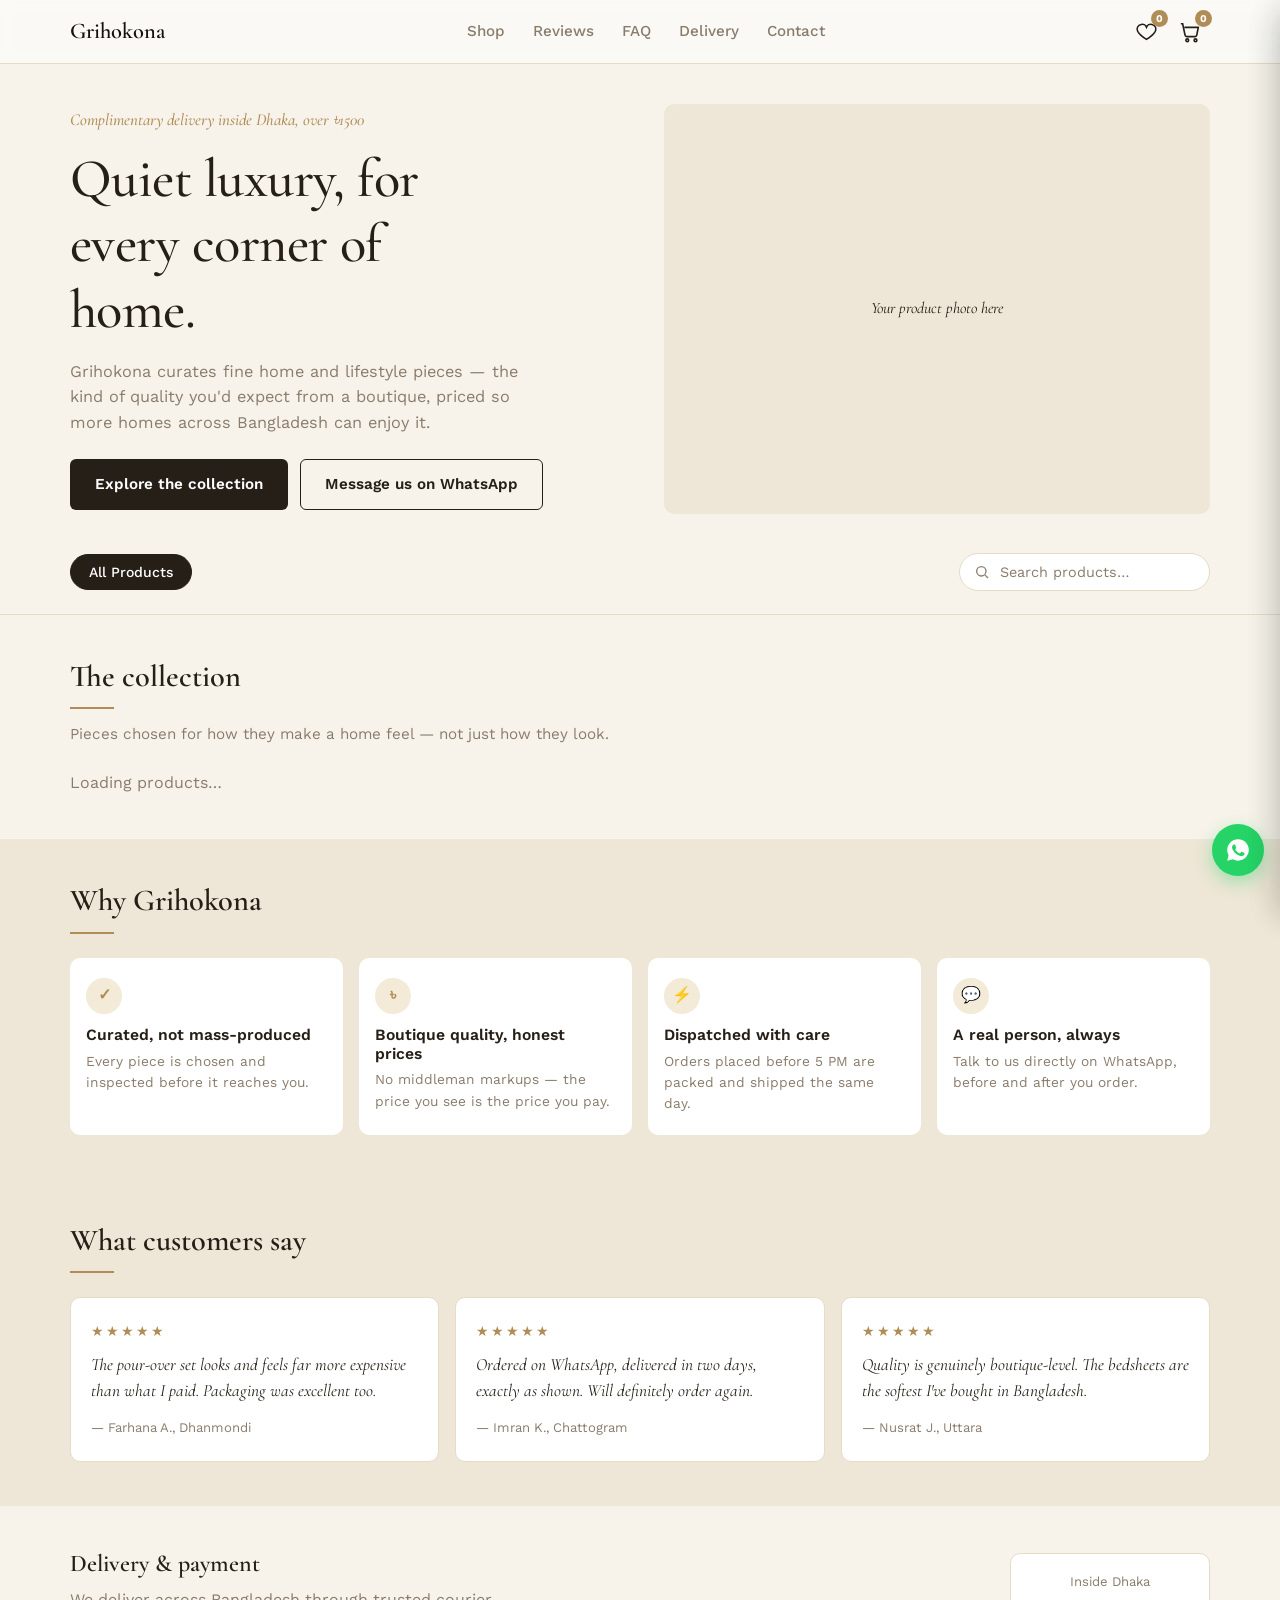
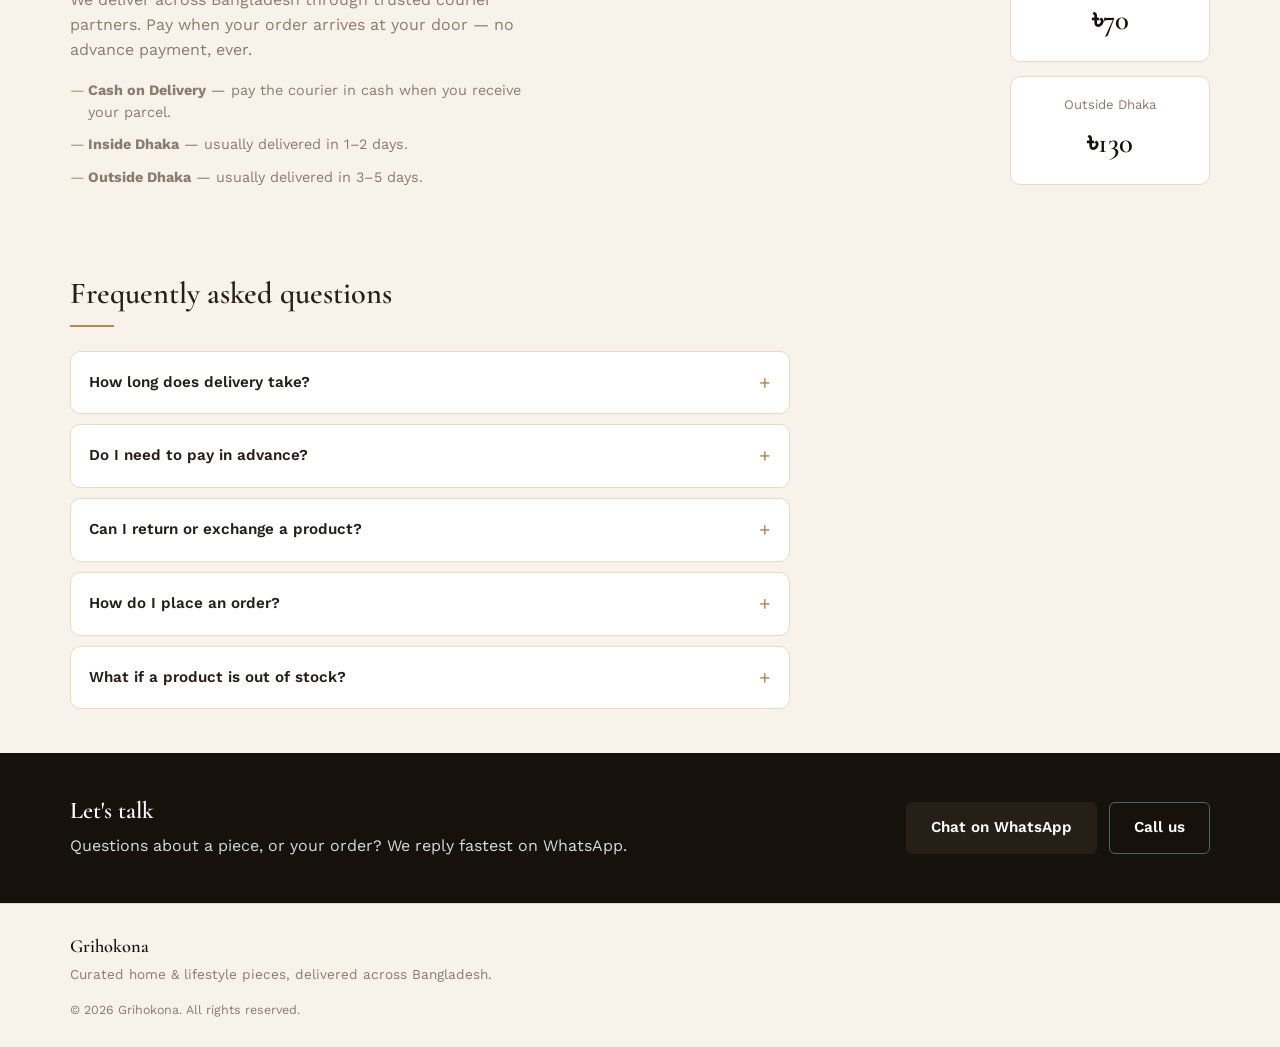
==== commit 48b4ba63: "Add files via upload" ====
--- a/index.html
+++ b/index.html
@@ -386,6 +386,11 @@
 <!-- Toast -->
 <div class="toast" id="toast"></div>
 
+<!-- Firebase (product data is managed from admin.html) -->
+<script src="https://www.gstatic.com/firebasejs/10.13.0/firebase-app-compat.js"></script>
+<script src="https://www.gstatic.com/firebasejs/10.13.0/firebase-firestore-compat.js"></script>
+<script src="https://www.gstatic.com/firebasejs/10.13.0/firebase-auth-compat.js"></script>
+<script src="firebase-config.js"></script>
 <script src="script.js"></script>
 </body>
 </html>
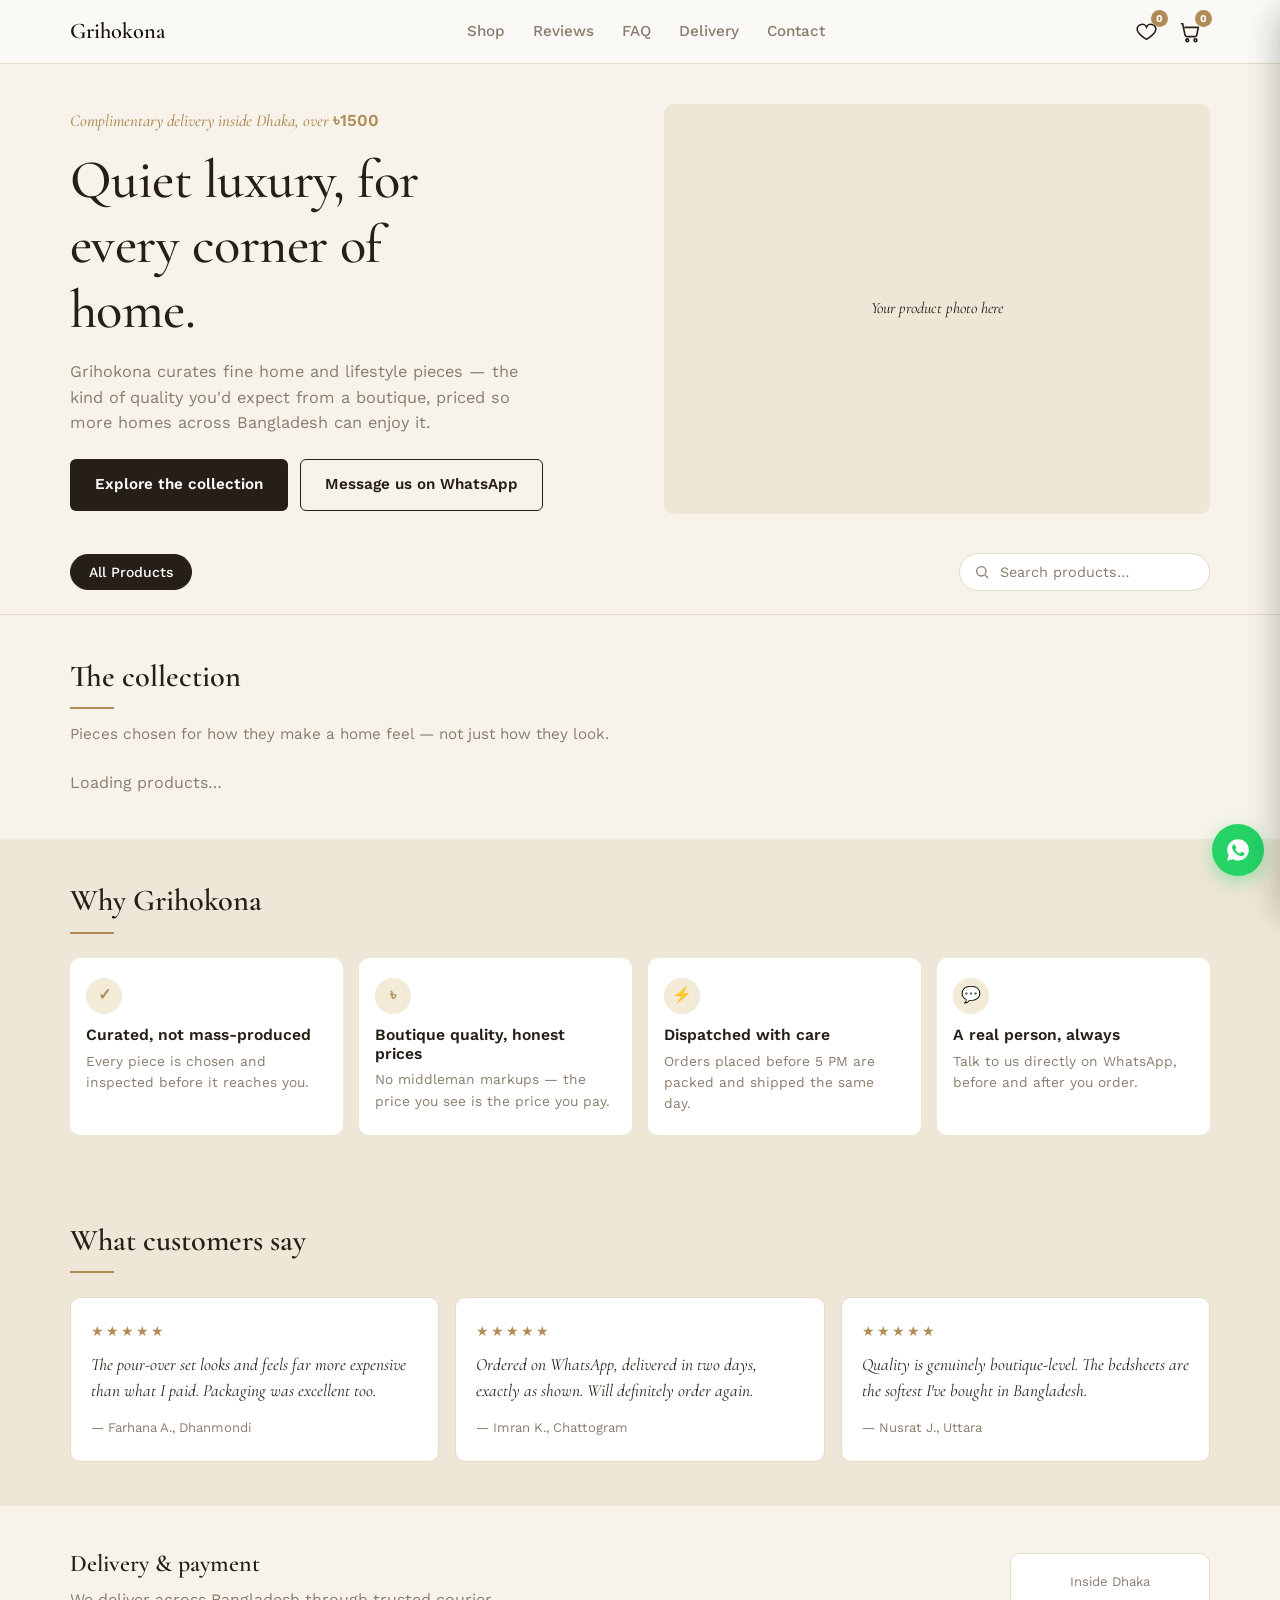
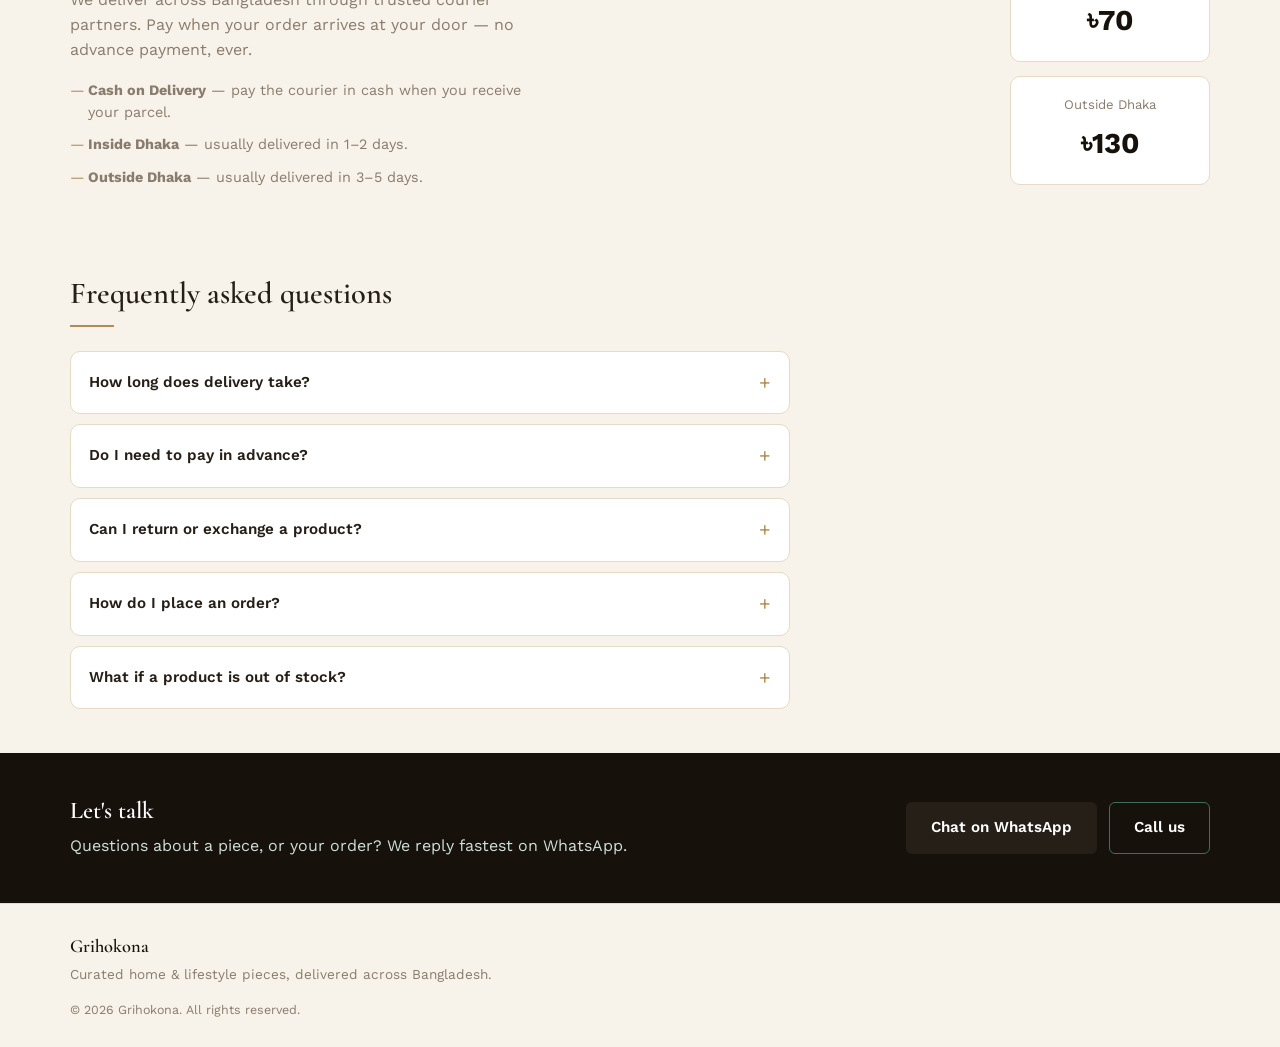
==== commit 400ab962: "Add files via upload" ====
--- a/index.html
+++ b/index.html
@@ -50,7 +50,7 @@
 <header class="site-header">
   <div class="container header-inner">
     <a href="#home" class="brand">
-      <img src="images/logo.png" alt="Grihokona" class="brand-logo" onerror="this.style.display='none'">
+      <img src="images/logo.svg" alt="Grihokona" class="brand-logo" id="brandLogoImg" onerror="this.style.display='none'">
       <span class="brand-name">Grihokona</span>
     </a>
     <nav class="main-nav">
@@ -79,7 +79,7 @@
   <section class="hero" id="home">
     <div class="container hero-inner">
       <div class="hero-copy">
-        <p class="hero-kicker">Complimentary delivery inside Dhaka, over ৳1500</p>
+        <p class="hero-kicker">Complimentary delivery inside Dhaka, over <span class="kicker-amount">৳1500</span></p>
         <h1>Quiet luxury, for every corner of home.</h1>
         <p class="hero-sub">Grihokona curates fine home and lifestyle pieces — the kind of quality you'd expect from a boutique, priced so more homes across Bangladesh can enjoy it.</p>
         <div class="hero-actions">
@@ -88,7 +88,7 @@
         </div>
       </div>
       <div class="hero-media">
-        <img src="images/hero.jpg" alt="Grihokona home and lifestyle products" onerror="this.parentElement.classList.add('img-fallback')">
+        <img src="images/hero.svg" alt="Grihokona home and lifestyle products" id="heroImg" onerror="this.parentElement.classList.add('img-fallback')">
       </div>
     </div>
   </section>
@@ -370,6 +370,46 @@
   </div>
 </div>
 
+<!-- ============ PRODUCT DETAIL MODAL ============ -->
+<div class="modal" id="productDetailModal" aria-hidden="true">
+  <div class="modal-card detail-modal-card">
+    <button class="icon-btn detail-close" id="closeDetailBtn" aria-label="Close">✕</button>
+
+    <div class="detail-main-image" id="detailMainImageWrap">
+      <span class="badge" id="detailDiscountBadge" hidden></span>
+      <span class="badge badge-new" id="detailNewBadge" hidden>New</span>
+      <button class="wish-toggle" id="detailWishBtn" aria-label="Save to wishlist">
+        <svg viewBox="0 0 24 24" fill="none" stroke="currentColor" stroke-width="1.8"><path d="M12 21s-7.5-4.6-10-9.2C.4 8.4 2 4.5 5.8 4a5 5 0 0 1 6.2 3 5 5 0 0 1 6.2-3c3.8.5 5.4 4.4 3.8 7.8C19.5 16.4 12 21 12 21Z"/></svg>
+      </button>
+      <img id="detailMainImage" src="" alt="">
+    </div>
+    <div class="detail-thumbs" id="detailThumbs"></div>
+
+    <div class="detail-info">
+      <span class="product-cat" id="detailCategory"></span>
+      <h3 id="detailName"></h3>
+      <div class="price-row" id="detailPriceRow"></div>
+      <span class="stock" id="detailStock"></span>
+      <p class="detail-desc" id="detailDesc"></p>
+
+      <div id="detailBuyBlock">
+        <div class="qty-row">
+          <div class="qty-control">
+            <button type="button" id="detailQtyMinus" aria-label="Decrease quantity">−</button>
+            <span id="detailQtyValue">1</span>
+            <button type="button" id="detailQtyPlus" aria-label="Increase quantity">+</button>
+          </div>
+        </div>
+        <div class="card-actions">
+          <button class="btn btn-ghost" id="detailAddToCart" type="button">Add to Cart</button>
+          <button class="btn btn-primary" id="detailBuyNow" type="button">Buy Now</button>
+        </div>
+      </div>
+      <button class="btn btn-ghost notify-btn" id="detailNotifyBtn" type="button" hidden>Notify Me When Available</button>
+    </div>
+  </div>
+</div>
+
 <!-- ============ IMAGE LIGHTBOX ============ -->
 <div class="modal lightbox-modal" id="lightboxModal" aria-hidden="true">
   <div class="lightbox-card">
--- a/style.css
+++ b/style.css
@@ -122,6 +122,9 @@
   color:var(--accent); font-family:var(--font-head); font-style:italic; font-weight:500;
   font-size:1.05rem; margin-bottom:14px;
 }
+.kicker-amount{
+  font-family:var(--font-body); font-style:normal; font-weight:600;
+}
 .hero h1{
   font-size:clamp(2.2rem, 6vw, 3.4rem);
   font-weight:500;
@@ -201,7 +204,7 @@
 .badge-out{ background:var(--text-muted); }
 .product-body{ padding:12px 12px 14px; display:flex; flex-direction:column; gap:6px; flex:1; }
 .product-cat{ font-size:0.72rem; color:var(--text-muted); }
-.product-name{ font-family:var(--font-body); font-weight:600; font-size:0.95rem; color:var(--text); }
+.product-name{ font-family:var(--font-body); font-weight:600; font-size:0.95rem; color:var(--text); cursor:pointer; }
 .product-desc{ font-size:0.8rem; color:var(--text-muted); flex:1; }
 .price-row{ display:flex; align-items:baseline; gap:8px; margin-top:2px; }
 .price{ font-weight:700; color:var(--primary-dark); font-size:1.02rem; }
@@ -248,7 +251,7 @@
   padding:18px; text-align:center;
 }
 .rate-label{ display:block; font-size:0.82rem; color:var(--text-muted); margin-bottom:6px; }
-.rate-value{ font-family:var(--font-head); font-size:1.6rem; font-weight:600; color:var(--primary-dark); }
+.rate-value{ font-family:var(--font-body); font-size:1.6rem; font-weight:700; color:var(--primary-dark); }
 
 /* ---------- Contact ---------- */
 .contact{ background:var(--primary-dark); color:#fff; }
@@ -529,3 +532,37 @@
 
 /* ---------- Mobile nav: 5 items now ---------- */
 .mnav-item span:last-of-type.mnav-badge{ }
+
+/* ---------- Product detail modal (Daraz-style quick view) ---------- */
+.detail-modal-card{
+  max-width:600px; max-height:90vh; overflow-y:auto; padding:0; position:relative;
+}
+.detail-close{
+  position:absolute; top:10px; right:10px; z-index:3;
+  background:rgba(255,255,255,0.9); color:var(--text);
+}
+.detail-close:hover{ background:#fff; }
+.detail-main-image{
+  position:relative; aspect-ratio:1/1; background:var(--bg); cursor:zoom-in;
+}
+.detail-main-image img{ width:100%; height:100%; object-fit:cover; }
+.detail-thumbs{
+  display:flex; gap:8px; padding:12px 20px; overflow-x:auto; border-bottom:1px solid var(--border);
+}
+.detail-thumbs img{
+  width:56px; height:56px; object-fit:cover; border-radius:6px; opacity:0.5; cursor:pointer;
+  border:2px solid transparent; flex:0 0 auto;
+}
+.detail-thumbs img.active{ opacity:1; border-color:var(--accent); }
+
+.detail-info{ padding:18px 20px 24px; }
+.detail-info .product-cat{ font-size:0.78rem; }
+.detail-info h3{
+  font-family:var(--font-head); font-weight:500; font-size:1.5rem; margin:6px 0 10px; line-height:1.25;
+}
+.detail-info .price-row{ margin-bottom:6px; }
+.detail-info .price{ font-size:1.3rem; }
+.detail-desc{ color:var(--text-muted); font-size:0.92rem; margin:14px 0 4px; line-height:1.6; }
+#detailBuyBlock .qty-row{ margin-top:16px; }
+#detailBuyBlock .card-actions{ margin-top:14px; }
+#detailNewBadge{ left:auto; right:8px; }
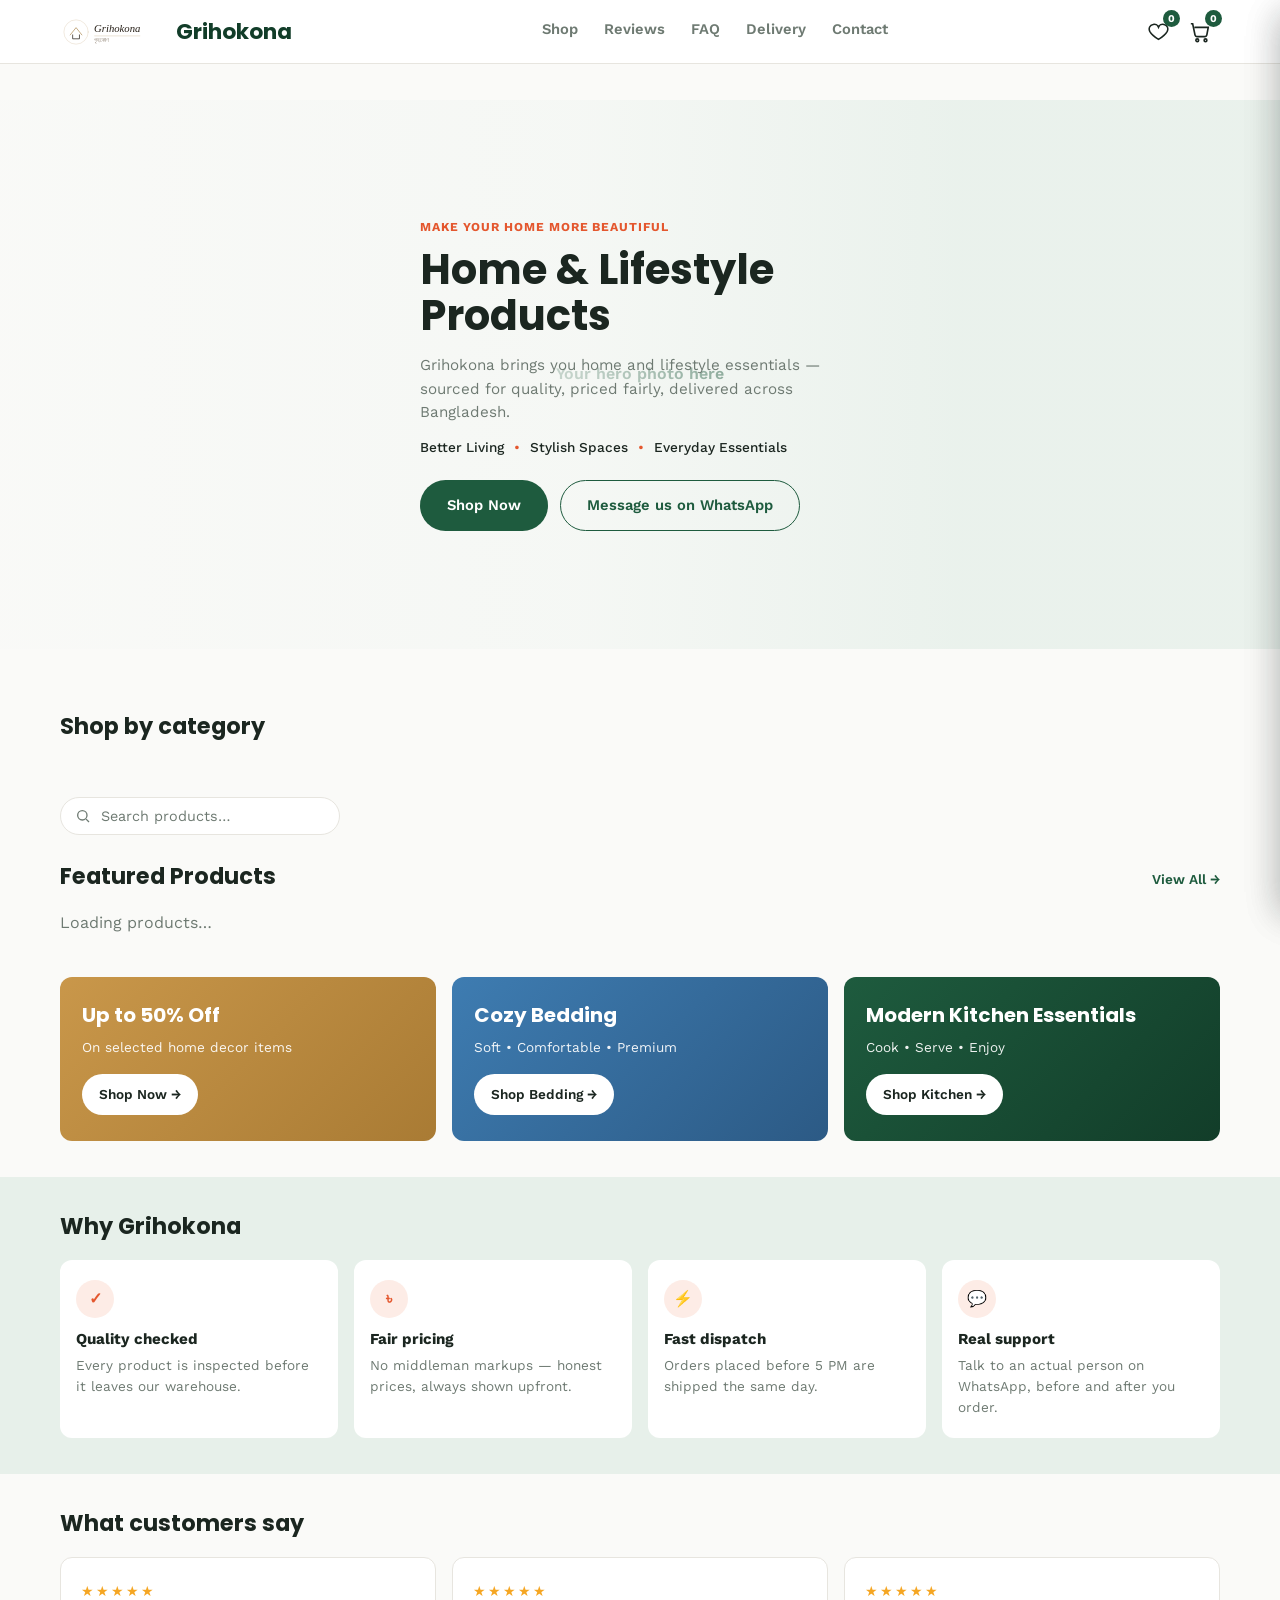
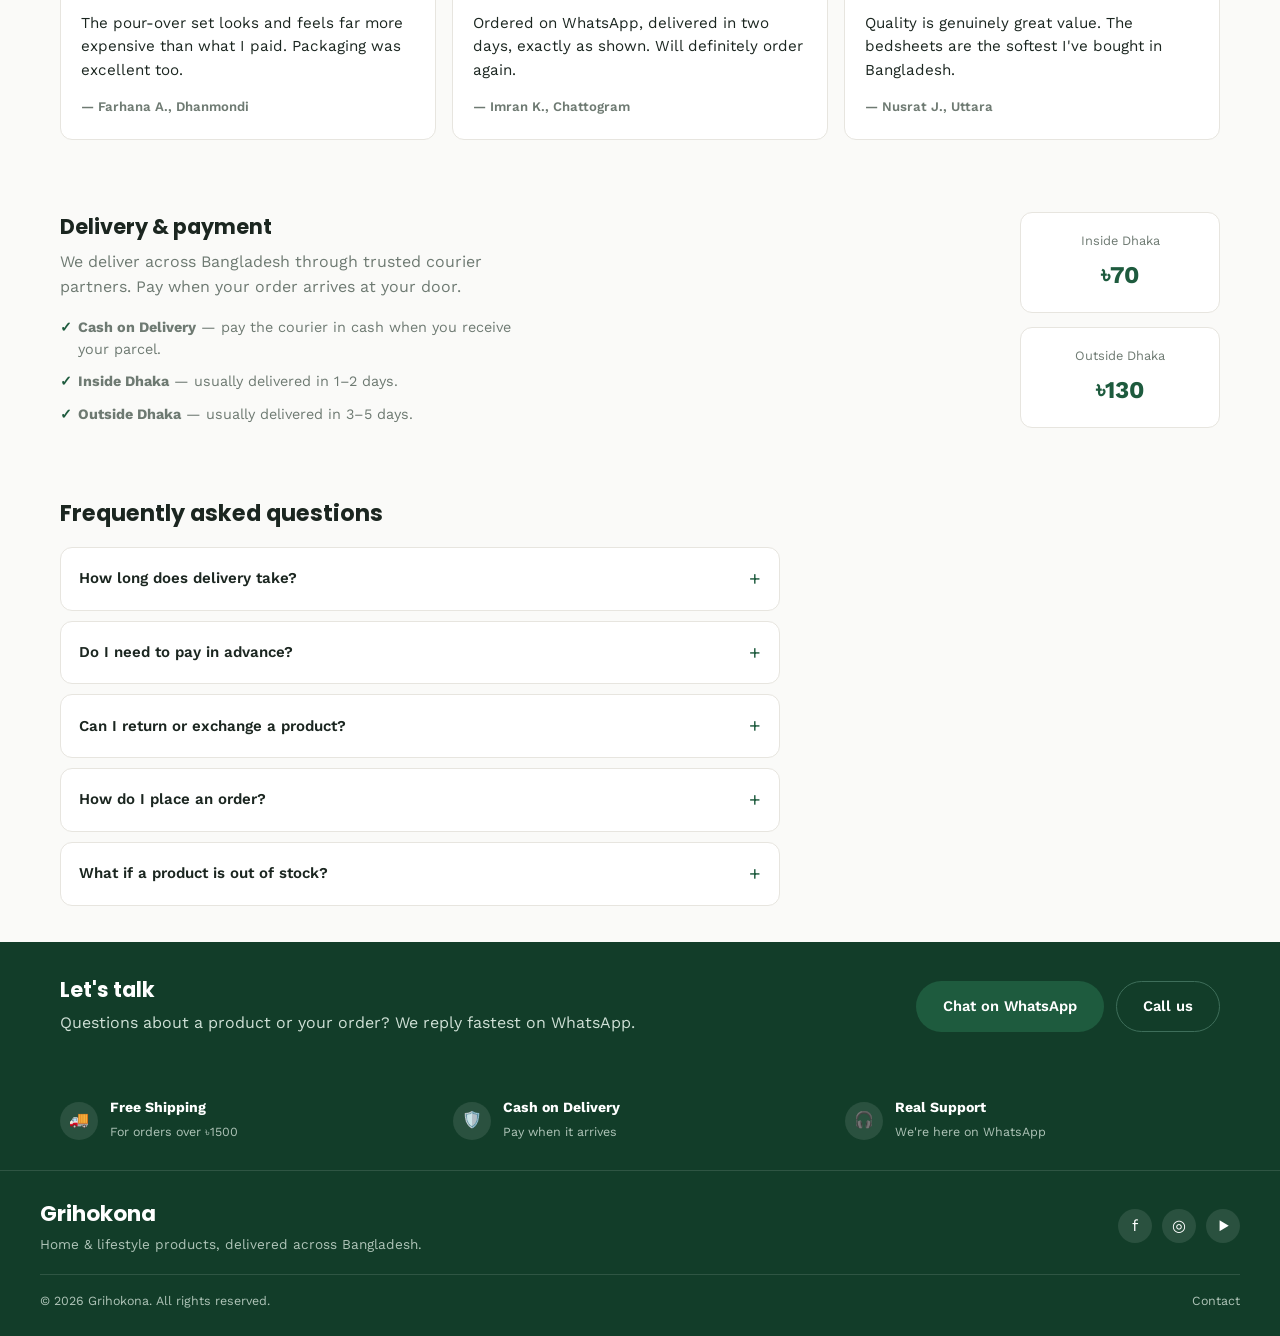
==== commit d6bae966: "Add files via upload" ====
--- a/index.html
+++ b/index.html
@@ -3,13 +3,12 @@
 <head>
 <meta charset="UTF-8">
 <meta name="viewport" content="width=device-width, initial-scale=1.0">
-<title>Grihokona — Curated Home & Lifestyle Pieces, Delivered Across Bangladesh</title>
-<meta name="description" content="Grihokona curates fine home and lifestyle pieces at honest prices. Cash on delivery, anywhere in Bangladesh.">
-
-<!-- Open Graph / Facebook -->
+<title>Grihokona — Home & Lifestyle Products, Delivered Across Bangladesh</title>
+<meta name="description" content="Shop home and lifestyle products from Grihokona. Cash on delivery, anywhere in Bangladesh.">
+
 <meta property="og:type" content="website">
-<meta property="og:title" content="Grihokona — Curated Home & Lifestyle Pieces">
-<meta property="og:description" content="Boutique-quality home & lifestyle pieces, delivered across Bangladesh. Cash on delivery available.">
+<meta property="og:title" content="Grihokona — Home & Lifestyle Products">
+<meta property="og:description" content="Better living, stylish spaces, everyday essentials — delivered across Bangladesh. Cash on delivery available.">
 <meta property="og:image" content="images/og-cover.jpg">
 <meta property="og:url" content="https://your-username.github.io/your-repo/">
 <meta name="twitter:card" content="summary_large_image">
@@ -18,16 +17,11 @@
 
 <link rel="preconnect" href="https://fonts.googleapis.com">
 <link rel="preconnect" href="https://fonts.gstatic.com" crossorigin>
-<link href="https://fonts.googleapis.com/css2?family=Cormorant+Garamond:ital,wght@0,500;0,600;1,500&family=Work+Sans:wght@400;500;600;700&display=swap" rel="stylesheet">
+<link href="https://fonts.googleapis.com/css2?family=Poppins:wght@600;700;800&family=Work+Sans:wght@400;500;600;700&display=swap" rel="stylesheet">
 
 <link rel="stylesheet" href="style.css">
 
-<!-- =========================================================
-     FACEBOOK PIXEL
-     Replace YOUR_PIXEL_ID below with your real Pixel ID from
-     Facebook Events Manager. Until you do, this code loads but
-     tracks nothing harmful — safe to leave in place.
-     ========================================================= -->
+<!-- Facebook Pixel: replace YOUR_PIXEL_ID below with your real Pixel ID -->
 <script>
 !function(f,b,e,v,n,t,s)
 {if(f.fbq)return;n=f.fbq=function(){n.callMethod?
@@ -77,30 +71,46 @@
 
   <!-- ============ HERO ============ -->
   <section class="hero" id="home">
-    <div class="container hero-inner">
-      <div class="hero-copy">
-        <p class="hero-kicker">Complimentary delivery inside Dhaka, over <span class="kicker-amount">৳1500</span></p>
-        <h1>Quiet luxury, for every corner of home.</h1>
-        <p class="hero-sub">Grihokona curates fine home and lifestyle pieces — the kind of quality you'd expect from a boutique, priced so more homes across Bangladesh can enjoy it.</p>
-        <div class="hero-actions">
-          <a href="#shop" class="btn btn-primary">Explore the collection</a>
-          <a href="https://wa.me/8801903770516" target="_blank" rel="noopener" class="btn btn-ghost whatsapp-link">Message us on WhatsApp</a>
-        </div>
-      </div>
-      <div class="hero-media">
-        <img src="images/hero.svg" alt="Grihokona home and lifestyle products" id="heroImg" onerror="this.parentElement.classList.add('img-fallback')">
-      </div>
-    </div>
-  </section>
-
-  <!-- ============ CATEGORIES + SEARCH ============ -->
+    <div class="hero-media-bg" id="heroMediaBg">
+      <img src="images/hero.svg" alt="Grihokona home and lifestyle products" id="heroImg" onerror="this.parentElement.classList.add('img-fallback')">
+      <div class="hero-overlay">
+        <div class="container">
+          <div class="hero-copy">
+            <p class="hero-kicker">Make your home more beautiful</p>
+            <h1>Home & Lifestyle Products</h1>
+            <p class="hero-sub">Grihokona brings you home and lifestyle essentials — sourced for quality, priced fairly, delivered across Bangladesh.</p>
+            <div class="hero-bullets">
+              <span>Better Living</span><span>Stylish Spaces</span><span>Everyday Essentials</span>
+            </div>
+            <div class="hero-actions">
+              <a href="#shop" class="btn btn-primary">Shop Now</a>
+              <a href="https://wa.me/8801903770516" target="_blank" rel="noopener" class="btn btn-ghost whatsapp-link">Message us on WhatsApp</a>
+            </div>
+          </div>
+        </div>
+      </div>
+    </div>
+  </section>
+
+  <!-- ============ CATEGORY TILES ============ -->
   <section class="categories" aria-label="Product categories">
     <div class="container">
+      <div class="section-head">
+        <div>
+          <h2>Shop by category</h2>
+        </div>
+      </div>
+      <div class="cat-scroll" id="categoryScroll">
+        <!-- category tiles injected by script.js -->
+      </div>
+    </div>
+  </section>
+
+  <!-- ============ SEARCH ============ -->
+  <section class="categories" style="padding-top:4px;">
+    <div class="container">
       <div class="shop-controls">
-        <div class="cat-scroll" id="categoryScroll">
-          <button class="cat-chip active" data-category="all">All Products</button>
-          <!-- category chips are injected by script.js from PRODUCTS -->
-        </div>
+        <div></div>
         <div class="search-box">
           <svg width="16" height="16" viewBox="0 0 24 24" fill="none" stroke="currentColor" stroke-width="2"><circle cx="11" cy="11" r="7"/><path d="m21 21-4.3-4.3"/></svg>
           <input type="search" id="productSearch" placeholder="Search products…" aria-label="Search products">
@@ -113,8 +123,10 @@
   <section class="shop" id="shop">
     <div class="container">
       <div class="section-head">
-        <h2>The collection</h2>
-        <p>Pieces chosen for how they make a home feel — not just how they look.</p>
+        <div>
+          <h2>Featured Products</h2>
+        </div>
+        <a href="#shop" class="view-all" id="viewAllBtn">View All →</a>
       </div>
       <div class="product-grid" id="productGrid">
         <!-- product cards injected by script.js -->
@@ -122,32 +134,53 @@
     </div>
   </section>
 
+  <!-- ============ PROMO STRIP ============ -->
+  <section class="promo-strip">
+    <div class="container">
+      <div class="promo-grid">
+        <div class="promo-tile promo-1">
+          <h3>Up to 50% Off</h3>
+          <p>On selected home decor items</p>
+          <a href="#shop" class="btn btn-sm">Shop Now →</a>
+        </div>
+        <div class="promo-tile promo-2">
+          <h3>Cozy Bedding</h3>
+          <p>Soft • Comfortable • Premium</p>
+          <a href="#shop" class="btn btn-sm">Shop Bedding →</a>
+        </div>
+        <div class="promo-tile promo-3">
+          <h3>Modern Kitchen Essentials</h3>
+          <p>Cook • Serve • Enjoy</p>
+          <a href="#shop" class="btn btn-sm">Shop Kitchen →</a>
+        </div>
+      </div>
+    </div>
+  </section>
+
   <!-- ============ WHY CHOOSE US ============ -->
   <section class="why-us" id="why-us">
     <div class="container">
-      <div class="section-head">
-        <h2>Why Grihokona</h2>
-      </div>
+      <div class="section-head"><div><h2>Why Grihokona</h2></div></div>
       <div class="why-grid">
         <div class="why-card">
           <div class="why-icon">✓</div>
-          <h3>Curated, not mass-produced</h3>
-          <p>Every piece is chosen and inspected before it reaches you.</p>
+          <h3>Quality checked</h3>
+          <p>Every product is inspected before it leaves our warehouse.</p>
         </div>
         <div class="why-card">
           <div class="why-icon">৳</div>
-          <h3>Boutique quality, honest prices</h3>
-          <p>No middleman markups — the price you see is the price you pay.</p>
+          <h3>Fair pricing</h3>
+          <p>No middleman markups — honest prices, always shown upfront.</p>
         </div>
         <div class="why-card">
           <div class="why-icon">⚡</div>
-          <h3>Dispatched with care</h3>
-          <p>Orders placed before 5 PM are packed and shipped the same day.</p>
+          <h3>Fast dispatch</h3>
+          <p>Orders placed before 5 PM are shipped the same day.</p>
         </div>
         <div class="why-card">
           <div class="why-icon">💬</div>
-          <h3>A real person, always</h3>
-          <p>Talk to us directly on WhatsApp, before and after you order.</p>
+          <h3>Real support</h3>
+          <p>Talk to an actual person on WhatsApp, before and after you order.</p>
         </div>
       </div>
     </div>
@@ -156,9 +189,7 @@
   <!-- ============ TESTIMONIALS ============ -->
   <section class="testimonials" id="reviews">
     <div class="container">
-      <div class="section-head">
-        <h2>What customers say</h2>
-      </div>
+      <div class="section-head"><div><h2>What customers say</h2></div></div>
       <div class="testimonial-grid">
         <div class="testimonial-card">
           <div class="stars">★★★★★</div>
@@ -172,7 +203,7 @@
         </div>
         <div class="testimonial-card">
           <div class="stars">★★★★★</div>
-          <p class="quote">Quality is genuinely boutique-level. The bedsheets are the softest I've bought in Bangladesh.</p>
+          <p class="quote">Quality is genuinely great value. The bedsheets are the softest I've bought in Bangladesh.</p>
           <p class="author">— Nusrat J., Uttara</p>
         </div>
       </div>
@@ -184,7 +215,7 @@
     <div class="container delivery-inner">
       <div class="delivery-copy">
         <h2>Delivery & payment</h2>
-        <p>We deliver across Bangladesh through trusted courier partners. Pay when your order arrives at your door — no advance payment, ever.</p>
+        <p>We deliver across Bangladesh through trusted courier partners. Pay when your order arrives at your door.</p>
         <ul class="delivery-list">
           <li><strong>Cash on Delivery</strong> — pay the courier in cash when you receive your parcel.</li>
           <li><strong>Inside Dhaka</strong> — usually delivered in 1–2 days.</li>
@@ -192,14 +223,8 @@
         </ul>
       </div>
       <div class="delivery-rates">
-        <div class="rate-card">
-          <span class="rate-label">Inside Dhaka</span>
-          <span class="rate-value" id="rateDhaka">৳70</span>
-        </div>
-        <div class="rate-card">
-          <span class="rate-label">Outside Dhaka</span>
-          <span class="rate-value" id="rateOutside">৳130</span>
-        </div>
+        <div class="rate-card"><span class="rate-label">Inside Dhaka</span><span class="rate-value" id="rateDhaka">৳70</span></div>
+        <div class="rate-card"><span class="rate-label">Outside Dhaka</span><span class="rate-value" id="rateOutside">৳130</span></div>
       </div>
     </div>
   </section>
@@ -207,30 +232,13 @@
   <!-- ============ FAQ ============ -->
   <section class="faq" id="faq">
     <div class="container">
-      <div class="section-head">
-        <h2>Frequently asked questions</h2>
-      </div>
+      <div class="section-head"><div><h2>Frequently asked questions</h2></div></div>
       <div class="faq-list">
-        <details class="faq-item">
-          <summary>How long does delivery take?</summary>
-          <p>Usually 1–2 days inside Dhaka and 3–5 days outside Dhaka, once your order is confirmed on WhatsApp.</p>
-        </details>
-        <details class="faq-item">
-          <summary>Do I need to pay in advance?</summary>
-          <p>No. We only offer Cash on Delivery — you pay the courier when your parcel arrives.</p>
-        </details>
-        <details class="faq-item">
-          <summary>Can I return or exchange a product?</summary>
-          <p>Yes, message us on WhatsApp within 24 hours of delivery if there's a genuine issue with your order, and we'll sort it out.</p>
-        </details>
-        <details class="faq-item">
-          <summary>How do I place an order?</summary>
-          <p>Add products to your cart, fill in your delivery details at checkout, and confirm — it opens WhatsApp with your order ready to send.</p>
-        </details>
-        <details class="faq-item">
-          <summary>What if a product is out of stock?</summary>
-          <p>Tap "Notify Me" on the product — it opens WhatsApp so we can message you the moment it's back.</p>
-        </details>
+        <details class="faq-item"><summary>How long does delivery take?</summary><p>Usually 1–2 days inside Dhaka and 3–5 days outside Dhaka, once your order is confirmed on WhatsApp.</p></details>
+        <details class="faq-item"><summary>Do I need to pay in advance?</summary><p>No. We only offer Cash on Delivery — you pay the courier when your parcel arrives.</p></details>
+        <details class="faq-item"><summary>Can I return or exchange a product?</summary><p>Yes, message us on WhatsApp within 24 hours of delivery if there's a genuine issue with your order, and we'll sort it out.</p></details>
+        <details class="faq-item"><summary>How do I place an order?</summary><p>Add products to your cart, fill in your delivery details at checkout, and confirm — it opens WhatsApp with your order ready to send.</p></details>
+        <details class="faq-item"><summary>What if a product is out of stock?</summary><p>Tap "Notify Me" on the product — it opens WhatsApp so we can message you the moment it's back.</p></details>
       </div>
     </div>
   </section>
@@ -240,7 +248,7 @@
     <div class="container contact-inner">
       <div>
         <h2>Let's talk</h2>
-        <p>Questions about a piece, or your order? We reply fastest on WhatsApp.</p>
+        <p>Questions about a product or your order? We reply fastest on WhatsApp.</p>
       </div>
       <div class="contact-actions">
         <a href="https://wa.me/8801903770516" target="_blank" rel="noopener" class="btn btn-primary whatsapp-link">Chat on WhatsApp</a>
@@ -253,19 +261,42 @@
 
 <!-- ============ FOOTER ============ -->
 <footer class="site-footer">
-  <div class="container footer-inner">
-    <div>
-      <span class="brand-name">Grihokona</span>
-      <p>Curated home & lifestyle pieces, delivered across Bangladesh.</p>
-    </div>
-    <p class="footer-note">© <span id="year"></span> Grihokona. All rights reserved.</p>
+  <div class="footer-trust">
+    <div class="container footer-trust-grid">
+      <div class="footer-trust-item">
+        <div class="ft-icon">🚚</div>
+        <div><strong>Free Shipping</strong><span>For orders over ৳1500</span></div>
+      </div>
+      <div class="footer-trust-item">
+        <div class="ft-icon">🛡️</div>
+        <div><strong>Cash on Delivery</strong><span>Pay when it arrives</span></div>
+      </div>
+      <div class="footer-trust-item">
+        <div class="ft-icon">🎧</div>
+        <div><strong>Real Support</strong><span>We're here on WhatsApp</span></div>
+      </div>
+    </div>
+  </div>
+  <div class="container footer-main">
+    <div class="footer-brand-row">
+      <div>
+        <span class="brand-name">Grihokona</span>
+        <p style="color:#AFC4B8; font-size:0.85rem; margin-top:4px;">Home & lifestyle products, delivered across Bangladesh.</p>
+      </div>
+      <div class="footer-social">
+        <a href="#" aria-label="Facebook">f</a>
+        <a href="#" aria-label="Instagram">◎</a>
+        <a href="#" aria-label="YouTube">▶</a>
+      </div>
+    </div>
+    <div class="footer-bottom">
+      <span>© <span id="year"></span> Grihokona. All rights reserved.</span>
+      <div class="footer-bottom-links">
+        <a href="#contact">Contact</a>
+      </div>
+    </div>
   </div>
 </footer>
-
-<!-- ============ FLOATING WHATSAPP BUTTON ============ -->
-<a href="https://wa.me/8801903770516" target="_blank" rel="noopener" class="fab-whatsapp" aria-label="Chat on WhatsApp">
-  <svg width="26" height="26" viewBox="0 0 24 24" fill="currentColor"><path d="M12.04 2c-5.5 0-9.96 4.46-9.96 9.96 0 1.76.46 3.42 1.26 4.86L2 22l5.3-1.39a9.9 9.9 0 0 0 4.74 1.2h.01c5.5 0 9.96-4.46 9.96-9.96S17.54 2 12.04 2Zm5.8 14.24c-.24.68-1.4 1.3-1.93 1.36-.5.06-1.02.26-3.4-.71-2.86-1.18-4.7-4.05-4.84-4.24-.14-.19-1.16-1.54-1.16-2.94 0-1.4.73-2.08.99-2.36.26-.28.57-.35.76-.35h.55c.18 0 .42-.03.64.5.24.57.8 1.97.87 2.11.07.14.12.3.02.49-.1.19-.15.3-.3.46-.14.16-.3.36-.43.48-.14.14-.3.29-.13.57.17.28.75 1.24 1.62 2 1.11.99 2.05 1.3 2.33 1.44.28.14.44.12.6-.07.17-.19.71-.83.9-1.11.19-.28.38-.23.63-.14.26.09 1.65.78 1.93.92.28.14.47.21.53.33.07.12.07.68-.17 1.36Z"/></svg>
-</a>
 
 <!-- ============ MOBILE STICKY NAV ============ -->
 <nav class="mobile-nav" aria-label="Mobile navigation">
@@ -279,60 +310,31 @@
 <!-- ============ CART DRAWER ============ -->
 <div class="overlay" id="overlay"></div>
 <aside class="cart-drawer" id="cartDrawer" aria-label="Shopping cart">
-  <div class="drawer-head">
-    <h3>Your cart</h3>
-    <button class="icon-btn" id="closeCartBtn" aria-label="Close cart">✕</button>
-  </div>
-  <div class="cart-items" id="cartItems">
-    <!-- injected by script.js -->
-  </div>
+  <div class="drawer-head"><h3>Your cart</h3><button class="icon-btn" id="closeCartBtn" aria-label="Close cart">✕</button></div>
+  <div class="cart-items" id="cartItems"></div>
   <div class="cart-summary">
-    <div class="summary-row">
-      <span>Subtotal</span>
-      <span id="cartSubtotal">৳0</span>
-    </div>
+    <div class="summary-row"><span>Subtotal</span><span id="cartSubtotal">৳0</span></div>
     <button class="btn btn-primary btn-block" id="checkoutBtn">Proceed to checkout</button>
   </div>
 </aside>
 
 <!-- ============ WISHLIST DRAWER ============ -->
 <aside class="cart-drawer" id="wishlistDrawer" aria-label="Wishlist">
-  <div class="drawer-head">
-    <h3>Saved for later</h3>
-    <button class="icon-btn" id="closeWishlistBtn" aria-label="Close wishlist">✕</button>
-  </div>
-  <div class="cart-items" id="wishlistItems">
-    <!-- injected by script.js -->
-  </div>
+  <div class="drawer-head"><h3>Saved for later</h3><button class="icon-btn" id="closeWishlistBtn" aria-label="Close wishlist">✕</button></div>
+  <div class="cart-items" id="wishlistItems"></div>
 </aside>
 
 <!-- ============ CHECKOUT MODAL ============ -->
 <div class="modal" id="checkoutModal" aria-hidden="true">
   <div class="modal-card">
-    <div class="drawer-head">
-      <h3 id="checkoutTitle">Checkout</h3>
-      <button class="icon-btn" id="closeCheckoutBtn" aria-label="Close checkout">✕</button>
-    </div>
-
-    <!-- Step 1: form -->
+    <div class="drawer-head"><h3 id="checkoutTitle">Checkout</h3><button class="icon-btn" id="closeCheckoutBtn" aria-label="Close checkout">✕</button></div>
+
     <div class="checkout-step" id="checkoutFormStep">
       <form id="checkoutForm">
-        <label class="field">
-          <span>Full name</span>
-          <input type="text" name="name" required placeholder="e.g. Md Karim Uddin">
-        </label>
-        <label class="field">
-          <span>Mobile number</span>
-          <input type="tel" name="phone" required placeholder="01XXXXXXXXX" pattern="^01[0-9]{9}$">
-        </label>
-        <label class="field">
-          <span>Full address</span>
-          <textarea name="address" required placeholder="House, Road, Area"></textarea>
-        </label>
-        <label class="field">
-          <span>Area / Thana</span>
-          <input type="text" name="thana" required placeholder="e.g. Mirpur, Dhaka">
-        </label>
+        <label class="field"><span>Full name</span><input type="text" name="name" required placeholder="e.g. Md Karim Uddin"></label>
+        <label class="field"><span>Mobile number</span><input type="tel" name="phone" required placeholder="01XXXXXXXXX" pattern="^01[0-9]{9}$"></label>
+        <label class="field"><span>Full address</span><textarea name="address" required placeholder="House, Road, Area"></textarea></label>
+        <label class="field"><span>Area / Thana</span><input type="text" name="thana" required placeholder="e.g. Mirpur, Dhaka"></label>
         <label class="field radio-field">
           <span>Delivery zone</span>
           <div class="radio-group">
@@ -340,15 +342,11 @@
             <label><input type="radio" name="zone" value="outside"> Outside Dhaka</label>
           </div>
         </label>
-        <label class="field">
-          <span>Note (optional)</span>
-          <textarea name="note" placeholder="Anything we should know?"></textarea>
-        </label>
+        <label class="field"><span>Note (optional)</span><textarea name="note" placeholder="Anything we should know?"></textarea></label>
         <button type="submit" class="btn btn-primary btn-block">Review order</button>
       </form>
     </div>
 
-    <!-- Step 2: review -->
     <div class="checkout-step" id="checkoutReviewStep" hidden>
       <div id="reviewContent"></div>
       <div class="review-actions">
@@ -357,7 +355,6 @@
       </div>
     </div>
 
-    <!-- Step 3: done -->
     <div class="checkout-step" id="checkoutDoneStep" hidden>
       <div class="done-box">
         <div class="done-icon">✓</div>
@@ -374,24 +371,22 @@
 <div class="modal" id="productDetailModal" aria-hidden="true">
   <div class="modal-card detail-modal-card">
     <button class="icon-btn detail-close" id="closeDetailBtn" aria-label="Close">✕</button>
-
     <div class="detail-main-image" id="detailMainImageWrap">
       <span class="badge" id="detailDiscountBadge" hidden></span>
-      <span class="badge badge-new" id="detailNewBadge" hidden>New</span>
+      <span class="badge badge-tag" id="detailNewBadge" hidden style="left:auto; right:44px;"></span>
       <button class="wish-toggle" id="detailWishBtn" aria-label="Save to wishlist">
         <svg viewBox="0 0 24 24" fill="none" stroke="currentColor" stroke-width="1.8"><path d="M12 21s-7.5-4.6-10-9.2C.4 8.4 2 4.5 5.8 4a5 5 0 0 1 6.2 3 5 5 0 0 1 6.2-3c3.8.5 5.4 4.4 3.8 7.8C19.5 16.4 12 21 12 21Z"/></svg>
       </button>
       <img id="detailMainImage" src="" alt="">
     </div>
     <div class="detail-thumbs" id="detailThumbs"></div>
-
     <div class="detail-info">
       <span class="product-cat" id="detailCategory"></span>
       <h3 id="detailName"></h3>
+      <div class="rating-row" id="detailRatingRow" hidden></div>
       <div class="price-row" id="detailPriceRow"></div>
       <span class="stock" id="detailStock"></span>
       <p class="detail-desc" id="detailDesc"></p>
-
       <div id="detailBuyBlock">
         <div class="qty-row">
           <div class="qty-control">
@@ -423,10 +418,8 @@
   </div>
 </div>
 
-<!-- Toast -->
 <div class="toast" id="toast"></div>
 
-<!-- Firebase (product data is managed from admin.html) -->
 <script src="https://www.gstatic.com/firebasejs/10.13.0/firebase-app-compat.js"></script>
 <script src="https://www.gstatic.com/firebasejs/10.13.0/firebase-firestore-compat.js"></script>
 <script src="https://www.gstatic.com/firebasejs/10.13.0/firebase-auth-compat.js"></script>
--- a/style.css
+++ b/style.css
@@ -1,31 +1,33 @@
 /* =========================================================
-   NOORJA — E-commerce stylesheet
+   GRIHOKONA — E-commerce stylesheet (green retail theme)
    Design tokens live at the top. Change colors/fonts here.
    ========================================================= */
 
 :root{
-  --bg:            #F7F3EA;   /* warm ivory */
+  --bg:            #FAFAF8;
   --surface:       #FFFFFF;
-  --text:          #261F17;   /* deep espresso */
-  --text-muted:    #8A7C6C;
-  --primary:       #261F17;   /* espresso — solid buttons, brand */
-  --primary-dark:  #17110C;
-  --primary-tint:  #EEE6D6;   /* warm sand */
-  --accent:        #B08D57;   /* antique brass / gold */
-  --accent-tint:   #F3EAD7;
-  --border:        #E5DBC7;
-  --danger:        #9C4A38;
-  --success:       #4D6B4F;
-
-  --font-head: "Cormorant Garamond", Georgia, serif;
+  --text:          #1B2620;
+  --text-muted:    #6E7A72;
+  --primary:       #1E5B3E;   /* forest green */
+  --primary-dark:  #123D29;
+  --primary-tint:  #E7F0EA;
+  --accent:        #E4572E;   /* warm sale/CTA accent */
+  --accent-tint:   #FDECE6;
+  --border:        #E7E5DF;
+  --danger:        #D3402A;
+  --success:       #1E5B3E;
+  --gold:          #C9974A;
+  --rating:        #F5A623;
+
+  --font-head: "Poppins", "Segoe UI", sans-serif;
   --font-body: "Work Sans", -apple-system, BlinkMacSystemFont, "Segoe UI", sans-serif;
 
-  --radius-sm: 6px;
-  --radius-md: 10px;
-  --shadow-card: 0 1px 2px rgba(28,35,33,0.06), 0 1px 8px rgba(28,35,33,0.05);
-  --shadow-pop:  0 12px 32px rgba(28,35,33,0.16);
-
-  --container: 1180px;
+  --radius-sm: 8px;
+  --radius-md: 12px;
+  --shadow-card: 0 1px 2px rgba(20,30,25,0.06), 0 2px 10px rgba(20,30,25,0.05);
+  --shadow-pop:  0 14px 34px rgba(20,30,25,0.18);
+
+  --container: 1200px;
   --header-h: 64px;
   --mobile-nav-h: 60px;
 }
@@ -43,18 +45,13 @@
 }
 img{ max-width:100%; display:block; }
 a{ color:inherit; text-decoration:none; }
-h1,h2,h3,h4{ font-family:var(--font-head); font-weight:600; margin:0; line-height:1.2; color:var(--text); }
+h1,h2,h3,h4{ font-family:var(--font-head); font-weight:700; margin:0; line-height:1.2; color:var(--text); }
 p{ margin:0; }
 ul{ margin:0; padding:0; list-style:none; }
 button{ font-family:inherit; cursor:pointer; }
 input,textarea{ font-family:inherit; font-size:1rem; }
 
-.container{
-  max-width:var(--container);
-  margin:0 auto;
-  padding:0 20px;
-}
-
+.container{ max-width:var(--container); margin:0 auto; padding:0 20px; }
 :focus-visible{ outline:2px solid var(--primary); outline-offset:2px; }
 
 @media (prefers-reduced-motion: reduce){
@@ -63,22 +60,18 @@
 
 /* ---------- Buttons ---------- */
 .btn{
-  display:inline-flex; align-items:center; justify-content:center;
-  padding:13px 24px;
-  border-radius:var(--radius-sm);
-  font-weight:600;
-  font-size:0.95rem;
-  border:1px solid transparent;
-  transition:transform .15s ease, box-shadow .15s ease, background .15s ease;
-  white-space:nowrap;
+  display:inline-flex; align-items:center; justify-content:center; gap:6px;
+  padding:13px 26px; border-radius:999px; font-weight:600; font-size:0.92rem;
+  border:1px solid transparent; transition:transform .15s ease, box-shadow .15s ease, background .15s ease;
+  white-space:nowrap; font-family:var(--font-body);
 }
 .btn:active{ transform:scale(0.97); }
 .btn-primary{ background:var(--primary); color:#fff; }
-.btn-primary:hover{ background:var(--accent); color:var(--primary-dark); }
+.btn-primary:hover{ background:var(--primary-dark); }
 .btn-ghost{ background:transparent; color:var(--primary); border-color:var(--primary); }
 .btn-ghost:hover{ background:var(--primary-tint); }
 .btn-block{ width:100%; }
-.btn-sm{ padding:8px 14px; font-size:0.85rem; }
+.btn-sm{ padding:9px 16px; font-size:0.85rem; }
 
 .icon-btn{
   background:none; border:none; font-size:1.1rem; color:var(--text-muted);
@@ -89,229 +82,286 @@
 /* ---------- Header ---------- */
 .site-header{
   position:sticky; top:0; z-index:40;
-  background:rgba(250,250,247,0.92);
+  background:rgba(255,255,255,0.96);
   backdrop-filter:blur(6px);
   border-bottom:1px solid var(--border);
   height:var(--header-h);
 }
-.header-inner{
-  height:100%; display:flex; align-items:center; justify-content:space-between; gap:16px;
-}
+.header-inner{ height:100%; display:flex; align-items:center; justify-content:space-between; gap:16px; }
 .brand{ display:flex; align-items:center; gap:9px; }
-.brand-logo{ height:30px; width:auto; }
-.brand-name{ font-family:var(--font-head); font-size:1.4rem; font-weight:600; color:var(--primary-dark); }
-.main-nav{ display:none; gap:28px; }
-.main-nav a{ font-weight:500; font-size:0.95rem; color:var(--text-muted); }
+.brand-logo{ height:34px; width:auto; }
+.brand-name{ font-family:var(--font-head); font-size:1.35rem; font-weight:700; color:var(--primary-dark); }
+.main-nav{ display:none; gap:26px; }
+.main-nav a{ font-weight:600; font-size:0.92rem; color:var(--text-muted); position:relative; padding-bottom:4px; }
 .main-nav a:hover{ color:var(--primary); }
 
+.header-icons{ display:flex; align-items:center; gap:2px; }
 .cart-btn{
   position:relative; background:none; border:none; color:var(--text);
   width:40px; height:40px; display:flex; align-items:center; justify-content:center;
 }
 .cart-count{
   position:absolute; top:-2px; right:-2px;
-  background:var(--accent); color:#fff; font-size:0.65rem; font-weight:700;
+  background:var(--primary); color:#fff; font-size:0.65rem; font-weight:700;
   min-width:17px; height:17px; border-radius:50%;
   display:flex; align-items:center; justify-content:center; padding:0 3px;
 }
 
-/* ---------- Hero ---------- */
-.hero{ padding:40px 0 32px; }
-.hero-inner{ display:flex; flex-direction:column; gap:28px; }
+/* ---------- Hero (photo/illustration background + overlay text) ---------- */
+.hero{ position:relative; overflow:hidden; }
+.hero-media-bg{
+  position:relative; width:100%; aspect-ratio:16/11; background:var(--primary-tint); overflow:hidden;
+}
+.hero-media-bg img{ width:100%; height:100%; object-fit:cover; }
+.hero-media-bg.img-fallback{ display:flex; align-items:center; justify-content:center; }
+.hero-media-bg.img-fallback::after{
+  content:"Your hero photo here"; color:var(--primary); font-weight:600; font-size:1rem;
+}
+.hero-media-bg.img-fallback img{ display:none; }
+.hero-overlay{
+  position:absolute; inset:0;
+  background:linear-gradient(90deg, rgba(250,250,248,0.94) 0%, rgba(250,250,248,0.75) 45%, rgba(250,250,248,0.15) 75%);
+  display:flex; align-items:center;
+}
+.hero-copy{ padding:0 24px; max-width:520px; }
 .hero-kicker{
-  color:var(--accent); font-family:var(--font-head); font-style:italic; font-weight:500;
-  font-size:1.05rem; margin-bottom:14px;
-}
-.kicker-amount{
-  font-family:var(--font-body); font-style:normal; font-weight:600;
-}
-.hero h1{
-  font-size:clamp(2.2rem, 6vw, 3.4rem);
-  font-weight:500;
-  letter-spacing:-0.01em;
-  max-width:14ch;
-}
-.hero-sub{
-  margin-top:16px; color:var(--text-muted); font-size:1.02rem; max-width:46ch;
-}
-.hero-actions{ display:flex; flex-wrap:wrap; gap:12px; margin-top:24px; }
-.hero-media{
-  border-radius:var(--radius-md); overflow:hidden; background:var(--primary-tint);
-  aspect-ratio:4/3;
-}
-.hero-media img{ width:100%; height:100%; object-fit:cover; }
-.hero-media.img-fallback{
+  color:var(--accent); font-weight:700; font-size:0.76rem; letter-spacing:0.08em; text-transform:uppercase;
+  margin-bottom:10px;
+}
+.hero h1{ font-size:clamp(1.7rem, 6vw, 2.6rem); line-height:1.12; }
+.hero-sub{ margin-top:14px; color:var(--text-muted); font-size:0.95rem; }
+.hero-bullets{ display:flex; flex-wrap:wrap; gap:6px 10px; margin-top:12px; font-size:0.85rem; color:var(--text); font-weight:500; }
+.hero-bullets span:not(:last-child)::after{ content:"•"; margin-left:10px; color:var(--accent); }
+.hero-actions{ margin-top:22px; display:flex; flex-wrap:wrap; gap:12px; }
+
+@media (min-width:860px){
+  .hero-media-bg{ aspect-ratio:21/9; }
+  .hero-copy{ padding:0 60px; max-width:560px; }
+}
+
+/* ---------- Category tiles ---------- */
+.categories{ padding:28px 0 8px; }
+.section-head{ margin:0 0 20px; display:flex; align-items:baseline; justify-content:space-between; gap:12px; }
+.section-head h2{ font-size:1.4rem; }
+.section-head p{ color:var(--text-muted); margin-top:4px; font-size:0.88rem; }
+.section-head .view-all{ font-weight:600; font-size:0.85rem; color:var(--primary); white-space:nowrap; }
+
+.cat-scroll{ display:flex; gap:14px; overflow-x:auto; padding:4px 2px 10px; scrollbar-width:none; }
+.cat-scroll::-webkit-scrollbar{ display:none; }
+.cat-tile{
+  flex:0 0 auto; width:108px; display:flex; flex-direction:column; align-items:center; gap:8px;
+  background:none; border:none; text-align:center;
+}
+.cat-tile-img{
+  width:96px; height:96px; border-radius:var(--radius-md); overflow:hidden; background:var(--primary-tint);
+  border:1px solid var(--border);
+}
+.cat-tile-img img{ width:100%; height:100%; object-fit:cover; }
+.cat-tile-label{ font-size:0.82rem; font-weight:600; color:var(--text); display:flex; align-items:center; gap:3px; }
+.cat-tile.active .cat-tile-img{ border-color:var(--primary); box-shadow:0 0 0 2px var(--primary-tint); }
+.cat-tile.active .cat-tile-label{ color:var(--primary); }
+
+/* ---------- Search row ---------- */
+.shop-controls{ display:flex; flex-direction:column; gap:12px; margin-bottom:6px; }
+.search-box{
+  display:flex; align-items:center; gap:8px; border:1px solid var(--border); border-radius:999px;
+  padding:9px 14px; background:var(--surface); color:var(--text-muted);
+}
+.search-box input{ border:none; outline:none; background:none; flex:1; font-size:0.9rem; color:var(--text); }
+.search-box input::placeholder{ color:var(--text-muted); }
+@media (min-width:640px){ .search-box{ max-width:280px; } }
+
+/* ---------- Shop section ---------- */
+section{ padding:36px 0; }
+.shop{ padding-top:14px; }
+
+/* ---------- Product grid ---------- */
+.product-grid{ display:grid; grid-template-columns:repeat(2,1fr); gap:16px; }
+.product-card{
+  background:var(--surface); border:1px solid var(--border); border-radius:var(--radius-md);
+  overflow:hidden; display:flex; flex-direction:column; transition:box-shadow .15s ease, border-color .15s ease;
+}
+.product-card:hover{ box-shadow:var(--shadow-card); border-color:#D8D3C8; }
+.product-media{ position:relative; aspect-ratio:1/1; background:var(--bg); overflow:hidden; cursor:pointer; }
+.product-media img{ width:100%; height:100%; object-fit:cover; }
+
+.badge{
+  position:absolute; top:8px; left:8px; z-index:1;
+  background:var(--danger); color:#fff; font-size:0.65rem; font-weight:700;
+  padding:4px 9px; border-radius:6px;
+}
+.badge-tag{ background:var(--primary); }
+.badge-out{ background:#8A8A8A; left:auto; right:8px; }
+
+.wish-toggle{
+  position:absolute; top:8px; right:8px; z-index:2;
+  width:30px; height:30px; border-radius:50%; border:none;
+  background:rgba(255,255,255,0.92); color:var(--text-muted);
   display:flex; align-items:center; justify-content:center;
 }
-.hero-media.img-fallback::after{
-  content:"Your product photo here";
-  color:var(--primary); font-family:var(--font-head); font-style:italic;
-}
-.hero-media.img-fallback img{ display:none; }
-
-/* ---------- Categories ---------- */
-.categories{ padding:4px 0 20px; border-bottom:1px solid var(--border); }
-.cat-scroll{
-  display:flex; gap:10px; overflow-x:auto; padding:4px 0;
-  scrollbar-width:none;
-}
-.cat-scroll::-webkit-scrollbar{ display:none; }
-.cat-chip{
-  flex:0 0 auto;
-  padding:9px 18px;
-  border-radius:999px;
-  border:1px solid var(--border);
-  background:var(--surface);
-  color:var(--text-muted);
-  font-size:0.88rem; font-weight:500;
-  transition:all .15s ease;
-}
-.cat-chip.active, .cat-chip:hover{
-  background:var(--primary); color:#fff; border-color:var(--primary);
-}
-
-/* ---------- Section heads ---------- */
-.section-head{ margin:0 0 24px; text-align:left; }
-.section-head h2{ font-size:1.9rem; position:relative; padding-bottom:14px; }
-.section-head h2::after{
-  content:""; position:absolute; left:0; bottom:0; width:44px; height:2px; background:var(--accent);
-}
-.section-head p{ color:var(--text-muted); margin-top:14px; font-size:0.95rem; }
-section{ padding:44px 0; }
-
-/* ---------- Product grid ---------- */
-.product-grid{
-  display:grid; grid-template-columns:repeat(2,1fr); gap:16px;
-}
-.product-card{
-  background:var(--surface);
-  border:1px solid var(--border);
-  border-radius:var(--radius-md);
-  overflow:hidden;
-  display:flex; flex-direction:column;
-  transition:box-shadow .15s ease, border-color .15s ease;
-}
-.product-card:hover{ box-shadow:var(--shadow-card); border-color:#DAD4C7; }
-.product-media{
-  position:relative; aspect-ratio:1/1; background:var(--bg); overflow:hidden;
-}
-.product-media img{ width:100%; height:100%; object-fit:cover; }
-.badge{
-  position:absolute; top:8px; left:8px;
-  background:var(--accent); color:#fff; font-size:0.68rem; font-weight:700;
-  padding:3px 8px; border-radius:4px;
-}
-.badge-out{ background:var(--text-muted); }
-.product-body{ padding:12px 12px 14px; display:flex; flex-direction:column; gap:6px; flex:1; }
-.product-cat{ font-size:0.72rem; color:var(--text-muted); }
-.product-name{ font-family:var(--font-body); font-weight:600; font-size:0.95rem; color:var(--text); cursor:pointer; }
-.product-desc{ font-size:0.8rem; color:var(--text-muted); flex:1; }
+.wish-toggle svg{ width:16px; height:16px; }
+.wish-toggle.active{ color:var(--danger); }
+.wish-toggle.active svg{ fill:var(--danger); }
+
+.gallery-dots{ position:absolute; bottom:8px; left:0; right:0; display:flex; justify-content:center; gap:5px; }
+.gallery-dots span{ width:5px; height:5px; border-radius:50%; background:rgba(255,255,255,0.7); }
+.gallery-dots span.active{ background:#fff; box-shadow:0 0 0 1px rgba(0,0,0,0.2); }
+
+.product-body{ padding:12px 12px 14px; display:flex; flex-direction:column; gap:5px; flex:1; }
+.product-cat{ font-size:0.7rem; color:var(--text-muted); }
+.product-name{ font-family:var(--font-body); font-weight:600; font-size:0.92rem; color:var(--text); cursor:pointer; }
+.product-desc{ font-size:0.78rem; color:var(--text-muted); flex:1; }
+
+.rating-row{ display:flex; align-items:center; gap:5px; font-size:0.76rem; color:var(--text-muted); }
+.rating-stars{ color:var(--rating); letter-spacing:1px; font-size:0.8rem; }
+
 .price-row{ display:flex; align-items:baseline; gap:8px; margin-top:2px; }
-.price{ font-weight:700; color:var(--primary-dark); font-size:1.02rem; }
-.old-price{ font-size:0.82rem; color:var(--text-muted); text-decoration:line-through; }
+.price{ font-weight:700; color:var(--primary); font-size:1.02rem; }
+.old-price{ font-size:0.8rem; color:var(--text-muted); text-decoration:line-through; }
 .stock{ font-size:0.72rem; font-weight:600; }
-.stock.in{ color:var(--success); }
+.stock.in{ color:var(--primary); }
 .stock.low{ color:var(--accent); }
 .stock.out{ color:var(--danger); }
 
 .qty-row{ display:flex; align-items:center; gap:10px; margin-top:6px; }
-.qty-control{
-  display:flex; align-items:center; border:1px solid var(--border); border-radius:var(--radius-sm); overflow:hidden;
-}
-.qty-control button{
-  width:30px; height:30px; background:var(--bg); border:none; font-size:1rem; color:var(--text);
-}
+.qty-control{ display:flex; align-items:center; border:1px solid var(--border); border-radius:var(--radius-sm); overflow:hidden; }
+.qty-control button{ width:30px; height:30px; background:var(--bg); border:none; font-size:1rem; color:var(--text); }
 .qty-control button:hover{ background:var(--primary-tint); }
 .qty-control span{ width:30px; text-align:center; font-weight:600; font-size:0.9rem; }
 
-.card-actions{ display:flex; gap:8px; margin-top:10px; }
-.card-actions .btn{ flex:1; padding:10px 8px; font-size:0.82rem; }
+.card-actions{ display:flex; gap:8px; margin-top:8px; }
+.card-actions .btn{ flex:1; padding:10px 8px; font-size:0.8rem; border-radius:var(--radius-sm); }
+.notify-btn{ margin-top:10px; width:100%; border-radius:var(--radius-sm); }
+
+/* ---------- Promo tiles ---------- */
+.promo-strip{ padding-top:6px; }
+.promo-grid{ display:grid; grid-template-columns:1fr; gap:16px; }
+.promo-tile{
+  border-radius:var(--radius-md); padding:26px 22px; color:#fff; display:flex; flex-direction:column; gap:10px;
+  min-height:150px; justify-content:center; position:relative; overflow:hidden;
+}
+.promo-tile h3{ font-size:1.25rem; color:#fff; }
+.promo-tile p{ font-size:0.85rem; opacity:0.92; }
+.promo-tile .btn{ align-self:flex-start; background:#fff; color:var(--text); margin-top:6px; }
+.promo-1{ background:linear-gradient(135deg,#C9974A,#A97B34); }
+.promo-2{ background:linear-gradient(135deg,#3E7CB1,#2C5A85); }
+.promo-3{ background:linear-gradient(135deg,#1E5B3E,#123D29); }
+
+@media (min-width:860px){ .promo-grid{ grid-template-columns:repeat(3,1fr); } }
 
 /* ---------- Why us ---------- */
 .why-us{ background:var(--primary-tint); }
 .why-grid{ display:grid; grid-template-columns:repeat(2,1fr); gap:16px; }
 .why-card{ background:var(--surface); border-radius:var(--radius-md); padding:20px 16px; }
 .why-icon{
-  width:36px; height:36px; border-radius:50%; background:var(--accent-tint); color:var(--accent);
+  width:38px; height:38px; border-radius:50%; background:var(--accent-tint); color:var(--accent);
   display:flex; align-items:center; justify-content:center; font-weight:700; margin-bottom:12px;
 }
-.why-card h3{ font-family:var(--font-body); font-size:0.98rem; margin-bottom:6px; }
-.why-card p{ color:var(--text-muted); font-size:0.86rem; }
+.why-card h3{ font-family:var(--font-body); font-size:0.95rem; margin-bottom:6px; }
+.why-card p{ color:var(--text-muted); font-size:0.85rem; }
+@media (min-width:640px){ .why-grid{ grid-template-columns:repeat(4,1fr); } }
+
+/* ---------- Testimonials ---------- */
+.testimonial-grid{ display:grid; grid-template-columns:1fr; gap:16px; }
+.testimonial-card{ background:var(--surface); border-radius:var(--radius-md); padding:22px 20px; border:1px solid var(--border); }
+.stars{ color:var(--rating); letter-spacing:2px; margin-bottom:10px; font-size:0.9rem; }
+.testimonial-card .quote{ font-size:0.95rem; color:var(--text); line-height:1.55; }
+.testimonial-card .author{ margin-top:14px; font-size:0.82rem; color:var(--text-muted); font-weight:600; }
+@media (min-width:860px){ .testimonial-grid{ grid-template-columns:repeat(3,1fr); } }
 
 /* ---------- Delivery ---------- */
 .delivery-inner{ display:flex; flex-direction:column; gap:24px; }
-.delivery-copy h2{ font-size:1.5rem; margin-bottom:10px; }
+.delivery-copy h2{ font-size:1.3rem; margin-bottom:10px; }
 .delivery-copy p{ color:var(--text-muted); }
 .delivery-list{ margin-top:16px; display:flex; flex-direction:column; gap:10px; }
 .delivery-list li{ font-size:0.9rem; color:var(--text-muted); padding-left:18px; position:relative; }
-.delivery-list li::before{ content:"—"; position:absolute; left:0; color:var(--accent); }
+.delivery-list li::before{ content:"✓"; position:absolute; left:0; color:var(--primary); font-weight:700; }
 .delivery-rates{ display:flex; gap:14px; }
-.rate-card{
-  flex:1; background:var(--surface); border:1px solid var(--border); border-radius:var(--radius-md);
-  padding:18px; text-align:center;
-}
-.rate-label{ display:block; font-size:0.82rem; color:var(--text-muted); margin-bottom:6px; }
-.rate-value{ font-family:var(--font-body); font-size:1.6rem; font-weight:700; color:var(--primary-dark); }
+.rate-card{ flex:1; background:var(--surface); border:1px solid var(--border); border-radius:var(--radius-md); padding:18px; text-align:center; }
+.rate-label{ display:block; font-size:0.8rem; color:var(--text-muted); margin-bottom:6px; }
+.rate-value{ font-family:var(--font-body); font-size:1.5rem; font-weight:700; color:var(--primary); }
+@media (min-width:860px){
+  .delivery-inner{ flex-direction:row; align-items:center; justify-content:space-between; }
+  .delivery-copy{ max-width:460px; }
+  .delivery-rates{ flex-direction:column; min-width:200px; }
+}
+
+/* ---------- FAQ ---------- */
+.faq-list{ display:flex; flex-direction:column; gap:10px; max-width:720px; }
+.faq-item{ background:var(--surface); border:1px solid var(--border); border-radius:var(--radius-md); padding:16px 18px; }
+.faq-item summary{ cursor:pointer; font-weight:600; font-size:0.94rem; list-style:none; display:flex; align-items:center; justify-content:space-between; }
+.faq-item summary::-webkit-details-marker{ display:none; }
+.faq-item summary::after{ content:"+"; color:var(--primary); font-size:1.2rem; font-weight:400; margin-left:12px; }
+.faq-item[open] summary::after{ content:"−"; }
+.faq-item p{ margin-top:12px; color:var(--text-muted); font-size:0.87rem; }
 
 /* ---------- Contact ---------- */
 .contact{ background:var(--primary-dark); color:#fff; }
-.contact h2{ color:#fff; font-size:1.5rem; }
-.contact p{ color:#CFE0D9; margin-top:8px; }
+.contact h2{ color:#fff; font-size:1.3rem; }
+.contact p{ color:#CFE0D6; margin-top:8px; }
 .contact-inner{ display:flex; flex-direction:column; gap:20px; }
 .contact-actions{ display:flex; flex-wrap:wrap; gap:12px; }
-.contact .btn-ghost{ color:#fff; border-color:#3E6E5F; }
-.contact .btn-ghost:hover{ background:#254E42; }
+.contact .btn-ghost{ color:#fff; border-color:#3E6E5A; }
+.contact .btn-ghost:hover{ background:#1C4A34; }
+@media (min-width:860px){ .contact-inner{ flex-direction:row; align-items:center; justify-content:space-between; } }
 
 /* ---------- Footer ---------- */
-.site-footer{ padding:28px 0 calc(28px + var(--mobile-nav-h)); background:var(--bg); border-top:1px solid var(--border); }
-.footer-inner{ display:flex; flex-direction:column; gap:10px; }
-.footer-inner .brand-name{ font-size:1.15rem; color:var(--primary-dark); }
-.footer-inner p{ color:var(--text-muted); font-size:0.85rem; margin-top:4px; }
-.footer-note{ font-size:0.78rem !important; color:var(--text-muted); }
+.site-footer{ background:var(--primary-dark); color:#DCE8E0; padding:0 0 calc(24px + var(--mobile-nav-h)); }
+.footer-trust{ border-bottom:1px solid rgba(255,255,255,0.12); padding:26px 0; }
+.footer-trust-grid{ display:grid; grid-template-columns:1fr; gap:18px; }
+.footer-trust-item{ display:flex; align-items:center; gap:12px; }
+.footer-trust-item .ft-icon{
+  width:38px; height:38px; border-radius:50%; background:rgba(255,255,255,0.1);
+  display:flex; align-items:center; justify-content:center; flex:0 0 auto;
+}
+.footer-trust-item strong{ display:block; font-size:0.88rem; color:#fff; }
+.footer-trust-item span{ font-size:0.78rem; color:#AFC4B8; }
+@media (min-width:640px){ .footer-trust-grid{ grid-template-columns:repeat(3,1fr); } }
+
+.footer-main{ padding:26px 0; display:flex; flex-direction:column; gap:18px; }
+.footer-brand-row{ display:flex; align-items:center; justify-content:space-between; gap:16px; }
+.footer-brand-row .brand-name{ color:#fff; }
+.footer-social{ display:flex; gap:10px; }
+.footer-social a{
+  width:34px; height:34px; border-radius:50%; background:rgba(255,255,255,0.1);
+  display:flex; align-items:center; justify-content:center; color:#fff;
+}
+.footer-social a:hover{ background:rgba(255,255,255,0.2); }
+.footer-bottom{
+  border-top:1px solid rgba(255,255,255,0.12); padding-top:16px;
+  display:flex; flex-direction:column; gap:8px; font-size:0.78rem; color:#AFC4B8;
+}
+.footer-bottom-links{ display:flex; gap:16px; flex-wrap:wrap; }
+@media (min-width:640px){ .footer-bottom{ flex-direction:row; align-items:center; justify-content:space-between; } }
 
 /* ---------- Mobile bottom nav ---------- */
 .mobile-nav{
-  position:fixed; bottom:0; left:0; right:0; z-index:45;
-  height:var(--mobile-nav-h);
-  background:var(--surface);
-  border-top:1px solid var(--border);
-  display:flex;
+  position:fixed; bottom:0; left:0; right:0; z-index:45; height:var(--mobile-nav-h);
+  background:var(--surface); border-top:1px solid var(--border); display:flex;
   padding-bottom:env(safe-area-inset-bottom,0px);
 }
 .mnav-item{
   flex:1; display:flex; flex-direction:column; align-items:center; justify-content:center; gap:2px;
-  border:none; background:none; color:var(--text-muted); font-size:0.66rem; font-weight:500; position:relative;
-}
-.mnav-item span:first-of-type{ }
+  border:none; background:none; color:var(--text-muted); font-size:0.65rem; font-weight:600; position:relative;
+}
 .mnav-badge{
   position:absolute; top:2px; right:calc(50% - 20px);
-  background:var(--accent); color:#fff; font-size:0.6rem; font-weight:700;
+  background:var(--primary); color:#fff; font-size:0.6rem; font-weight:700;
   min-width:15px; height:15px; border-radius:50%; display:flex; align-items:center; justify-content:center;
 }
 
-/* ---------- Cart drawer ---------- */
-.overlay{
-  position:fixed; inset:0; background:rgba(28,35,33,0.45); z-index:50;
-  opacity:0; pointer-events:none; transition:opacity .2s ease;
-}
+/* ---------- Cart / wishlist drawer ---------- */
+.overlay{ position:fixed; inset:0; background:rgba(20,30,25,0.45); z-index:50; opacity:0; pointer-events:none; transition:opacity .2s ease; }
 .overlay.active{ opacity:1; pointer-events:auto; }
-
 .cart-drawer{
-  position:fixed; top:0; right:0; bottom:0; width:min(400px,92vw); z-index:55;
-  background:var(--surface);
-  display:flex; flex-direction:column;
-  transform:translateX(100%); transition:transform .25s ease;
-  box-shadow:var(--shadow-pop);
+  position:fixed; top:0; right:0; bottom:0; width:min(400px,92vw); z-index:55; background:var(--surface);
+  display:flex; flex-direction:column; transform:translateX(100%); transition:transform .25s ease; box-shadow:var(--shadow-pop);
 }
 .cart-drawer.active{ transform:translateX(0); }
-.drawer-head{
-  display:flex; align-items:center; justify-content:space-between;
-  padding:18px 20px; border-bottom:1px solid var(--border);
-}
-.drawer-head h3{ font-size:1.15rem; }
+.drawer-head{ display:flex; align-items:center; justify-content:space-between; padding:18px 20px; border-bottom:1px solid var(--border); }
+.drawer-head h3{ font-size:1.1rem; }
 .cart-items{ flex:1; overflow-y:auto; padding:12px 20px; display:flex; flex-direction:column; gap:14px; }
 .cart-empty{ color:var(--text-muted); text-align:center; padding:40px 0; font-size:0.9rem; }
-
 .cart-line{ display:flex; gap:12px; }
 .cart-line img{ width:60px; height:60px; border-radius:var(--radius-sm); object-fit:cover; background:var(--bg); }
 .cart-line-info{ flex:1; display:flex; flex-direction:column; gap:4px; }
@@ -319,250 +369,90 @@
 .cart-line-price{ font-size:0.82rem; color:var(--text-muted); }
 .cart-line-bottom{ display:flex; align-items:center; justify-content:space-between; margin-top:2px; }
 .remove-btn{ background:none; border:none; color:var(--danger); font-size:0.76rem; font-weight:600; }
-
 .cart-summary{ padding:16px 20px calc(16px + env(safe-area-inset-bottom,0px)); border-top:1px solid var(--border); }
-.summary-row{ display:flex; justify-content:space-between; font-weight:600; margin-bottom:12px; font-size:1rem; }
-
-/* ---------- Modal (checkout) ---------- */
+.summary-row{ display:flex; justify-content:space-between; font-weight:700; margin-bottom:12px; font-size:1rem; }
+
+/* ---------- Modal (checkout / detail / lightbox) ---------- */
 .modal{
   position:fixed; inset:0; z-index:60; display:flex; align-items:flex-end; justify-content:center;
-  opacity:0; pointer-events:none; transition:opacity .2s ease;
-  background:rgba(28,35,33,0.45);
+  opacity:0; pointer-events:none; transition:opacity .2s ease; background:rgba(20,30,25,0.45);
 }
 .modal.active{ opacity:1; pointer-events:auto; }
-.modal-card{
-  background:var(--surface); width:100%; max-width:520px;
-  border-radius:16px 16px 0 0;
-  max-height:88vh; overflow-y:auto;
-  transform:translateY(30px); transition:transform .25s ease;
-}
+.modal-card{ background:var(--surface); width:100%; max-width:520px; border-radius:20px 20px 0 0; max-height:88vh; overflow-y:auto; transform:translateY(30px); transition:transform .25s ease; }
 .modal.active .modal-card{ transform:translateY(0); }
-@media (min-width:640px){
-  .modal{ align-items:center; }
-  .modal-card{ border-radius:var(--radius-md); }
-}
+@media (min-width:640px){ .modal{ align-items:center; } .modal-card{ border-radius:var(--radius-md); } }
 
 .checkout-step{ padding:4px 20px 24px; }
 .field{ display:flex; flex-direction:column; gap:6px; margin-bottom:14px; font-size:0.85rem; font-weight:600; color:var(--text); }
-.field input, .field textarea{
-  border:1px solid var(--border); border-radius:var(--radius-sm); padding:11px 12px;
-  font-weight:400; color:var(--text); background:var(--bg);
-}
+.field input, .field textarea{ border:1px solid var(--border); border-radius:var(--radius-sm); padding:11px 12px; font-weight:400; color:var(--text); background:var(--bg); }
 .field input:focus, .field textarea:focus{ outline:none; border-color:var(--primary); background:var(--surface); }
 .field textarea{ resize:vertical; min-height:64px; }
 .radio-group{ display:flex; gap:16px; font-weight:400; font-size:0.88rem; }
 .radio-group label{ display:flex; align-items:center; gap:6px; }
-
 .review-actions{ display:flex; gap:10px; margin-top:18px; }
 .review-actions .btn{ flex:1; }
-
 #reviewContent{ font-size:0.88rem; }
 .review-block{ padding:12px 0; border-bottom:1px solid var(--border); }
 .review-block:last-child{ border-bottom:none; }
-.review-block h5{ margin:0 0 8px; font-family:var(--font-body); font-size:0.78rem; text-transform:none; color:var(--text-muted); font-weight:600; }
+.review-block h5{ margin:0 0 8px; font-size:0.78rem; color:var(--text-muted); font-weight:600; }
 .review-line{ display:flex; justify-content:space-between; font-size:0.86rem; padding:3px 0; }
 .review-total{ font-weight:700; font-size:1rem; }
-
 .done-box{ text-align:center; padding:20px 0; }
-.done-icon{
-  width:52px; height:52px; border-radius:50%; background:var(--primary-tint); color:var(--primary);
-  display:flex; align-items:center; justify-content:center; font-size:1.4rem; margin:0 auto 14px;
-}
-.done-box h4{ font-size:1.2rem; margin-bottom:8px; }
+.done-icon{ width:52px; height:52px; border-radius:50%; background:var(--primary-tint); color:var(--primary); display:flex; align-items:center; justify-content:center; font-size:1.4rem; margin:0 auto 14px; }
+.done-box h4{ font-size:1.1rem; margin-bottom:8px; }
 .done-box p{ color:var(--text-muted); font-size:0.88rem; margin-bottom:6px; }
 .order-id-note{ margin-bottom:18px !important; color:var(--text) !important; }
+
+/* ---------- Product detail (quick view) modal ---------- */
+.detail-modal-card{ max-width:600px; max-height:90vh; overflow-y:auto; padding:0; position:relative; }
+.detail-close{ position:absolute; top:10px; right:10px; z-index:3; background:rgba(255,255,255,0.92); color:var(--text); }
+.detail-close:hover{ background:#fff; }
+.detail-main-image{ position:relative; aspect-ratio:1/1; background:var(--bg); cursor:zoom-in; }
+.detail-main-image img{ width:100%; height:100%; object-fit:cover; }
+.detail-thumbs{ display:flex; gap:8px; padding:12px 20px; overflow-x:auto; border-bottom:1px solid var(--border); }
+.detail-thumbs img{ width:56px; height:56px; object-fit:cover; border-radius:6px; opacity:0.5; cursor:pointer; border:2px solid transparent; flex:0 0 auto; }
+.detail-thumbs img.active{ opacity:1; border-color:var(--primary); }
+.detail-info{ padding:18px 20px 24px; }
+.detail-info .product-cat{ font-size:0.76rem; }
+.detail-info h3{ font-weight:700; font-size:1.3rem; margin:6px 0 8px; line-height:1.25; }
+.detail-info .price-row{ margin-bottom:6px; }
+.detail-info .price{ font-size:1.25rem; }
+.detail-desc{ color:var(--text-muted); font-size:0.9rem; margin:14px 0 4px; line-height:1.6; }
+#detailBuyBlock .qty-row{ margin-top:16px; }
+#detailBuyBlock .card-actions{ margin-top:14px; }
+
+/* ---------- Lightbox ---------- */
+.lightbox-modal .lightbox-card{ background:var(--primary-dark); width:100%; max-width:640px; border-radius:16px; max-height:88vh; overflow:hidden; position:relative; padding:16px; }
+.lightbox-close{ position:absolute; top:10px; right:10px; z-index:2; color:#fff; background:rgba(255,255,255,0.12); }
+.lightbox-close:hover{ background:rgba(255,255,255,0.22); }
+.lightbox-main{ display:flex; align-items:center; gap:8px; }
+.lightbox-main img{ width:100%; aspect-ratio:1/1; object-fit:cover; border-radius:var(--radius-sm); background:var(--primary-tint); }
+.lightbox-nav{ flex:0 0 auto; width:34px; height:34px; border-radius:50%; border:none; background:rgba(255,255,255,0.12); color:#fff; font-size:1.3rem; line-height:1; }
+.lightbox-nav:hover{ background:rgba(255,255,255,0.22); }
+.lightbox-thumbs{ display:flex; gap:8px; margin-top:12px; overflow-x:auto; }
+.lightbox-thumbs img{ width:52px; height:52px; object-fit:cover; border-radius:6px; opacity:0.55; cursor:pointer; border:2px solid transparent; }
+.lightbox-thumbs img.active{ opacity:1; border-color:var(--primary); }
 
 /* ---------- Toast ---------- */
 .toast{
   position:fixed; bottom:calc(var(--mobile-nav-h) + 16px); left:50%; transform:translateX(-50%) translateY(20px);
-  background:var(--primary-dark); color:#fff; padding:11px 20px; border-radius:999px;
-  font-size:0.85rem; font-weight:500; z-index:70;
-  opacity:0; pointer-events:none; transition:all .25s ease;
+  background:var(--primary-dark); color:#fff; padding:11px 20px; border-radius:999px; font-size:0.85rem; font-weight:500;
+  z-index:70; opacity:0; pointer-events:none; transition:all .25s ease;
 }
 .toast.show{ opacity:1; transform:translateX(-50%) translateY(0); }
 
 /* =========================================================
    Responsive breakpoints
    ========================================================= */
-@media (min-width:640px){
-  .product-grid{ grid-template-columns:repeat(3,1fr); }
-  .why-grid{ grid-template-columns:repeat(4,1fr); }
-  .rate-value{ font-size:1.8rem; }
-}
-
+@media (min-width:640px){ .product-grid{ grid-template-columns:repeat(3,1fr); } }
 @media (min-width:860px){
   body{ padding-bottom:0; }
   .mobile-nav{ display:none; }
   .main-nav{ display:flex; }
-  .site-footer{ padding-bottom:28px; }
-  .hero-inner{ flex-direction:row; align-items:center; }
-  .hero-copy{ flex:1; }
-  .hero-media{ flex:1; }
-  .hero-inner{ gap:48px; }
-  .delivery-inner{ flex-direction:row; align-items:center; justify-content:space-between; }
-  .delivery-copy{ max-width:480px; }
-  .delivery-rates{ flex-direction:column; min-width:200px; }
-  .contact-inner{ flex-direction:row; align-items:center; justify-content:space-between; }
-}
-
-@media (min-width:1024px){
-  .product-grid{ grid-template-columns:repeat(4,1fr); }
-}
+  .site-footer{ padding-bottom:0; }
+}
+@media (min-width:1024px){ .product-grid{ grid-template-columns:repeat(4,1fr); } }
 
 /* =========================================================
-   ADD-ONS: search, wishlist, testimonials, FAQ, floating
-   WhatsApp button, product gallery / lightbox, new badge
+   ADMIN PANEL styles moved to admin.css
    ========================================================= */
-
-/* ---------- Header icon group ---------- */
-.header-icons{ display:flex; align-items:center; gap:4px; }
-
-/* ---------- Search + category row ---------- */
-.shop-controls{ display:flex; flex-direction:column; gap:12px; }
-.search-box{
-  display:flex; align-items:center; gap:8px;
-  border:1px solid var(--border); border-radius:999px;
-  padding:9px 14px; background:var(--surface); color:var(--text-muted);
-}
-.search-box input{
-  border:none; outline:none; background:none; flex:1; font-size:0.9rem; color:var(--text);
-}
-.search-box input::placeholder{ color:var(--text-muted); }
-
-@media (min-width:640px){
-  .shop-controls{ flex-direction:row; align-items:center; justify-content:space-between; }
-  .search-box{ max-width:260px; }
-}
-
-/* ---------- New arrival badge ---------- */
-.badge-new{ background:var(--primary); }
-
-/* ---------- Product gallery dots + wishlist heart on card ---------- */
-.product-media{ cursor:pointer; }
-.wish-toggle{
-  position:absolute; top:8px; right:8px; z-index:2;
-  width:30px; height:30px; border-radius:50%; border:none;
-  background:rgba(255,255,255,0.9); color:var(--text-muted);
-  display:flex; align-items:center; justify-content:center;
-}
-.wish-toggle svg{ width:16px; height:16px; }
-.wish-toggle.active{ color:var(--danger); }
-.wish-toggle.active svg{ fill:var(--danger); }
-
-.gallery-dots{
-  position:absolute; bottom:8px; left:0; right:0;
-  display:flex; justify-content:center; gap:5px;
-}
-.gallery-dots span{
-  width:5px; height:5px; border-radius:50%; background:rgba(255,255,255,0.7);
-}
-.gallery-dots span.active{ background:#fff; box-shadow:0 0 0 1px rgba(0,0,0,0.2); }
-
-/* ---------- Notify me (out of stock) ---------- */
-.notify-btn{ margin-top:10px; width:100%; }
-
-/* ---------- Testimonials ---------- */
-.testimonials{ background:var(--primary-tint); }
-.testimonial-grid{ display:grid; grid-template-columns:1fr; gap:16px; }
-.testimonial-card{
-  background:var(--surface); border-radius:var(--radius-md); padding:22px 20px;
-  border:1px solid var(--border);
-}
-.stars{ color:var(--accent); letter-spacing:2px; margin-bottom:10px; font-size:0.9rem; }
-.testimonial-card .quote{ font-family:var(--font-head); font-style:italic; font-size:1.08rem; color:var(--text); line-height:1.5; }
-.testimonial-card .author{ margin-top:14px; font-size:0.82rem; color:var(--text-muted); }
-
-@media (min-width:860px){
-  .testimonial-grid{ grid-template-columns:repeat(3,1fr); }
-}
-
-/* ---------- FAQ ---------- */
-.faq-list{ display:flex; flex-direction:column; gap:10px; max-width:720px; }
-.faq-item{
-  background:var(--surface); border:1px solid var(--border); border-radius:var(--radius-md);
-  padding:16px 18px;
-}
-.faq-item summary{
-  cursor:pointer; font-weight:600; font-size:0.95rem; list-style:none;
-  display:flex; align-items:center; justify-content:space-between;
-}
-.faq-item summary::-webkit-details-marker{ display:none; }
-.faq-item summary::after{ content:"+"; color:var(--accent); font-size:1.2rem; font-weight:400; margin-left:12px; }
-.faq-item[open] summary::after{ content:"−"; }
-.faq-item p{ margin-top:12px; color:var(--text-muted); font-size:0.88rem; }
-
-/* ---------- Floating WhatsApp button ---------- */
-.fab-whatsapp{
-  position:fixed; right:16px; bottom:calc(var(--mobile-nav-h) + 16px); z-index:46;
-  width:52px; height:52px; border-radius:50%;
-  background:#25D366; color:#fff;
-  display:flex; align-items:center; justify-content:center;
-  box-shadow:0 6px 18px rgba(37,211,102,0.4);
-  transition:transform .15s ease;
-}
-.fab-whatsapp:hover{ transform:scale(1.06); }
-
-@media (min-width:860px){
-  .fab-whatsapp{ bottom:24px; }
-}
-
-/* ---------- Lightbox ---------- */
-.lightbox-modal .lightbox-card{
-  background:var(--primary-dark); width:100%; max-width:640px;
-  border-radius:16px; max-height:88vh; overflow:hidden;
-  position:relative; padding:16px;
-}
-.lightbox-close{ position:absolute; top:10px; right:10px; z-index:2; color:#fff; background:rgba(255,255,255,0.12); }
-.lightbox-close:hover{ background:rgba(255,255,255,0.22); }
-.lightbox-main{ display:flex; align-items:center; gap:8px; }
-.lightbox-main img{
-  width:100%; aspect-ratio:1/1; object-fit:cover; border-radius:var(--radius-sm); background:var(--primary-tint);
-}
-.lightbox-nav{
-  flex:0 0 auto; width:34px; height:34px; border-radius:50%; border:none;
-  background:rgba(255,255,255,0.12); color:#fff; font-size:1.3rem; line-height:1;
-}
-.lightbox-nav:hover{ background:rgba(255,255,255,0.22); }
-.lightbox-thumbs{ display:flex; gap:8px; margin-top:12px; overflow-x:auto; }
-.lightbox-thumbs img{
-  width:52px; height:52px; object-fit:cover; border-radius:6px; opacity:0.55; cursor:pointer;
-  border:2px solid transparent;
-}
-.lightbox-thumbs img.active{ opacity:1; border-color:var(--accent); }
-
-/* ---------- Mobile nav: 5 items now ---------- */
-.mnav-item span:last-of-type.mnav-badge{ }
-
-/* ---------- Product detail modal (Daraz-style quick view) ---------- */
-.detail-modal-card{
-  max-width:600px; max-height:90vh; overflow-y:auto; padding:0; position:relative;
-}
-.detail-close{
-  position:absolute; top:10px; right:10px; z-index:3;
-  background:rgba(255,255,255,0.9); color:var(--text);
-}
-.detail-close:hover{ background:#fff; }
-.detail-main-image{
-  position:relative; aspect-ratio:1/1; background:var(--bg); cursor:zoom-in;
-}
-.detail-main-image img{ width:100%; height:100%; object-fit:cover; }
-.detail-thumbs{
-  display:flex; gap:8px; padding:12px 20px; overflow-x:auto; border-bottom:1px solid var(--border);
-}
-.detail-thumbs img{
-  width:56px; height:56px; object-fit:cover; border-radius:6px; opacity:0.5; cursor:pointer;
-  border:2px solid transparent; flex:0 0 auto;
-}
-.detail-thumbs img.active{ opacity:1; border-color:var(--accent); }
-
-.detail-info{ padding:18px 20px 24px; }
-.detail-info .product-cat{ font-size:0.78rem; }
-.detail-info h3{
-  font-family:var(--font-head); font-weight:500; font-size:1.5rem; margin:6px 0 10px; line-height:1.25;
-}
-.detail-info .price-row{ margin-bottom:6px; }
-.detail-info .price{ font-size:1.3rem; }
-.detail-desc{ color:var(--text-muted); font-size:0.92rem; margin:14px 0 4px; line-height:1.6; }
-#detailBuyBlock .qty-row{ margin-top:16px; }
-#detailBuyBlock .card-actions{ margin-top:14px; }
-#detailNewBadge{ left:auto; right:8px; }
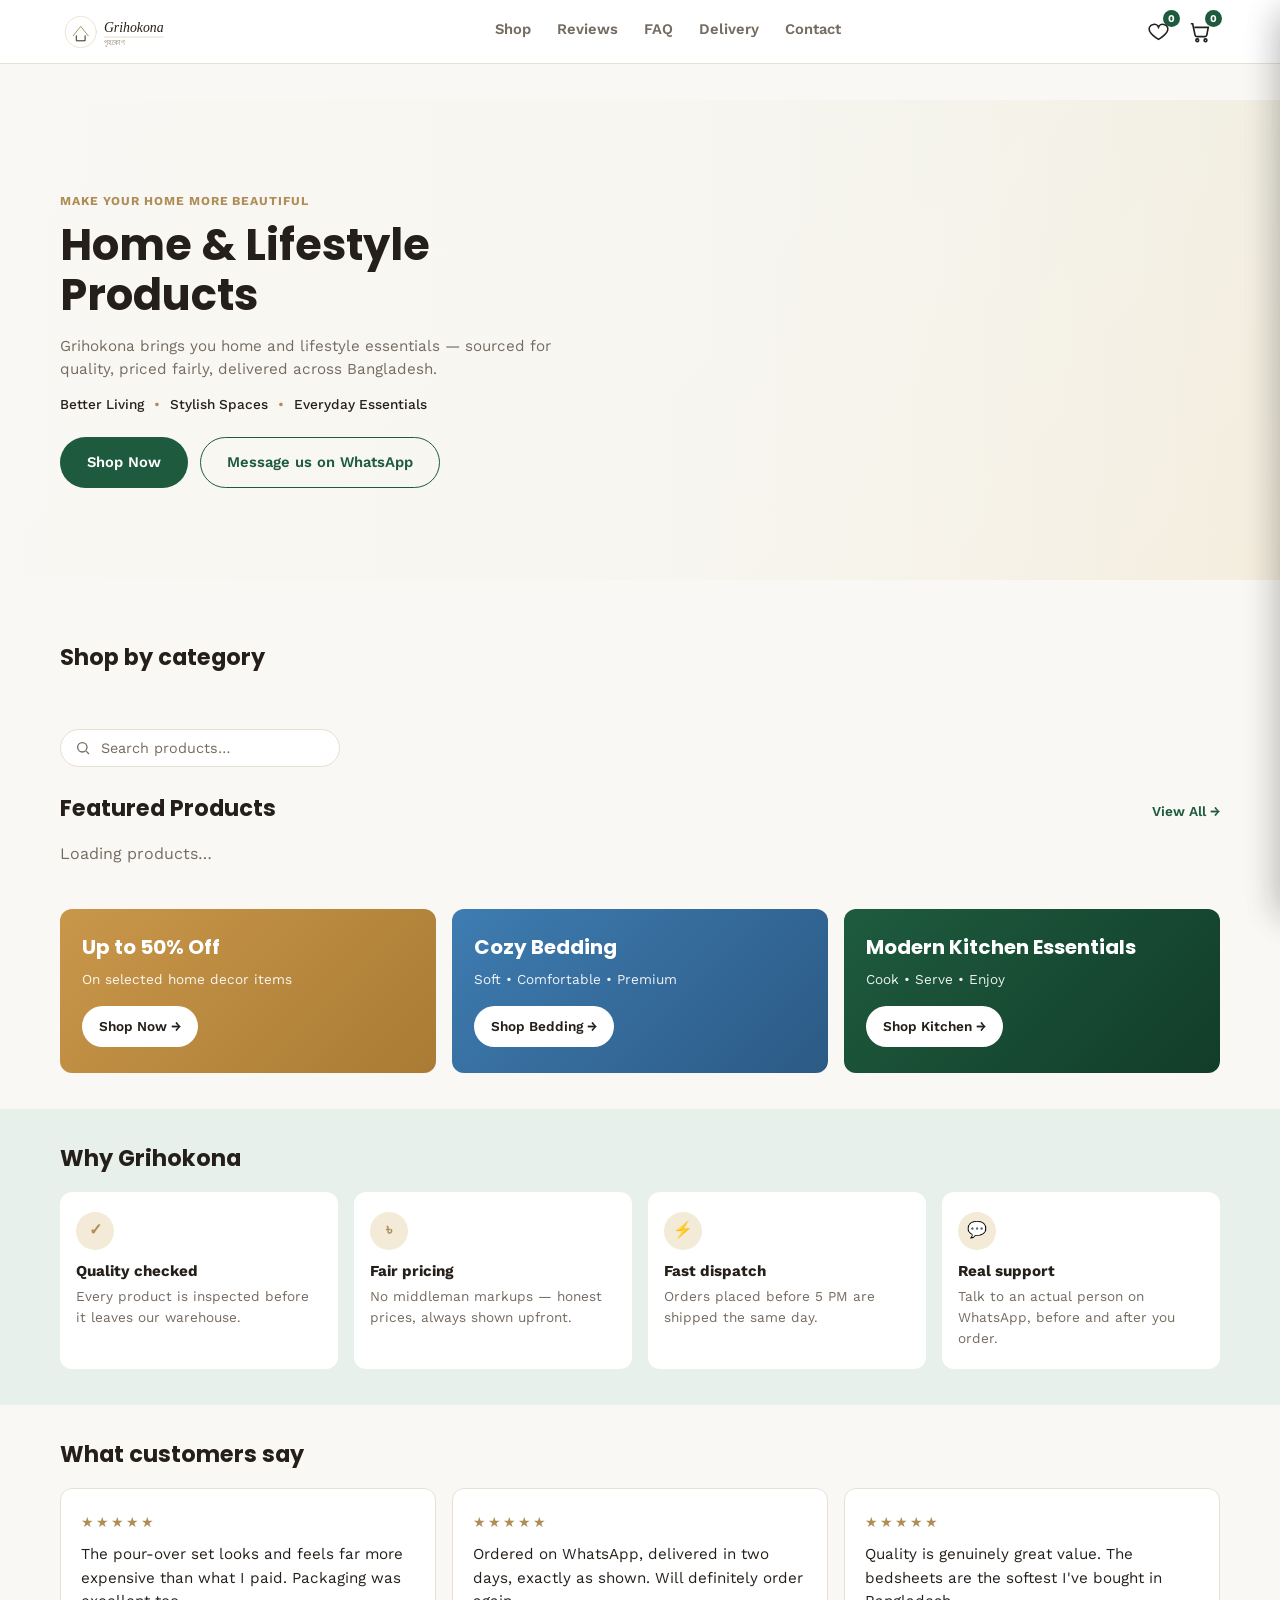
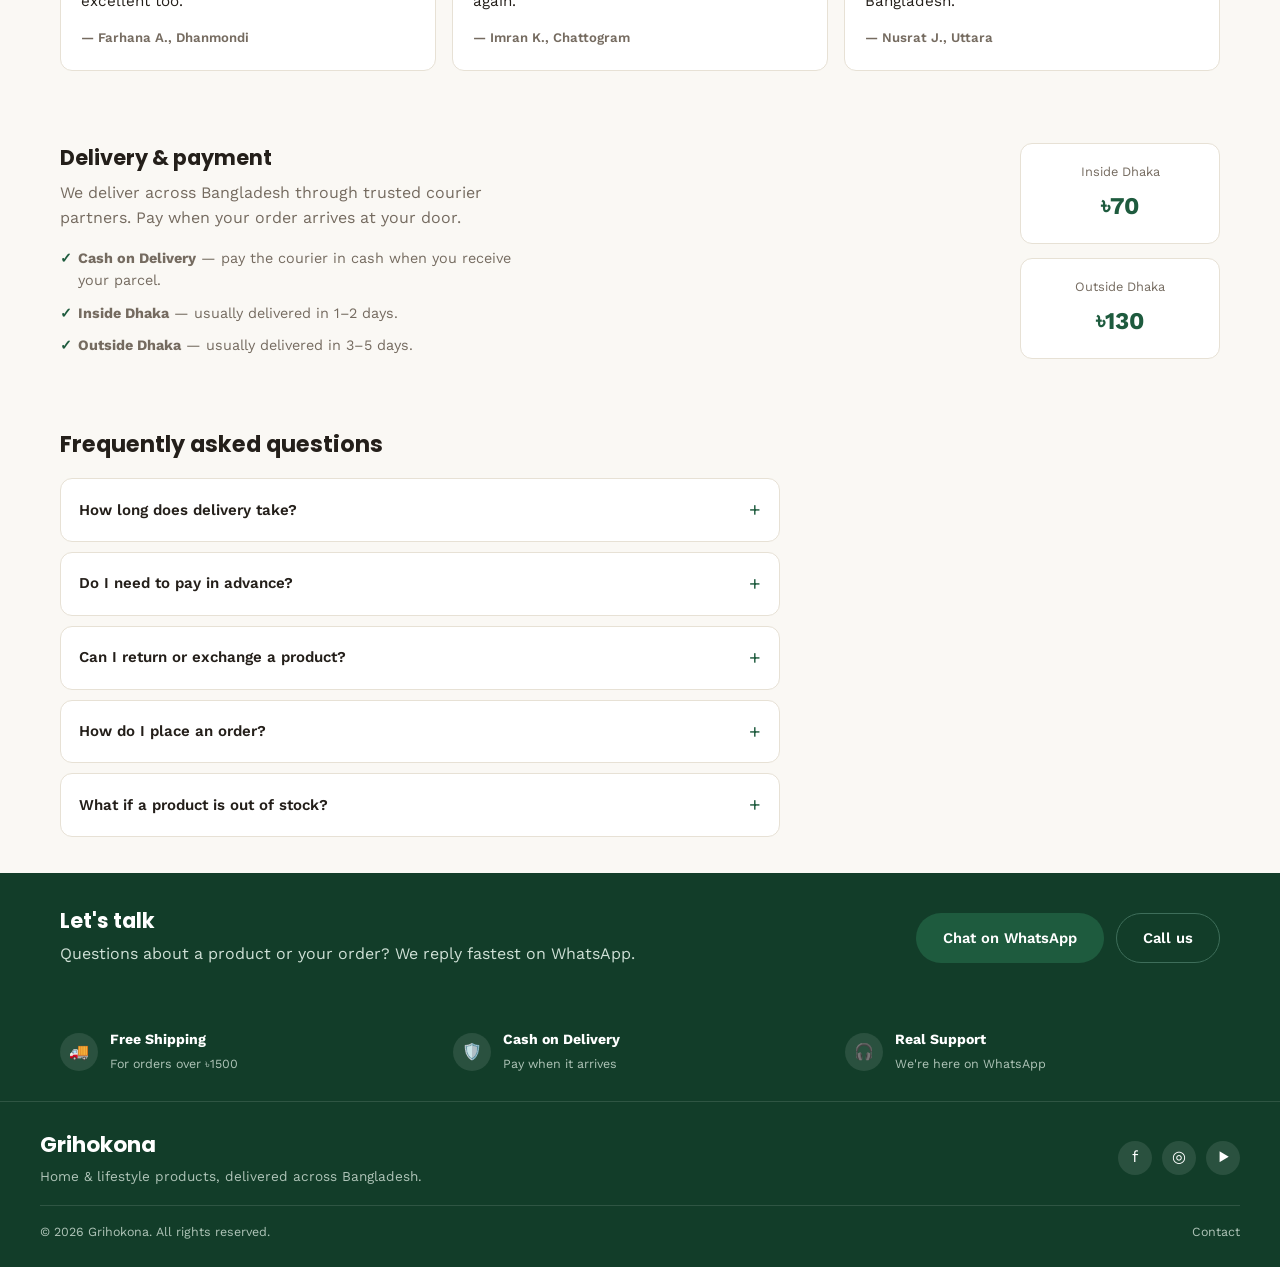
==== commit c57ec6d4: "Add files via upload" ====
--- a/index.html
+++ b/index.html
@@ -44,8 +44,8 @@
 <header class="site-header">
   <div class="container header-inner">
     <a href="#home" class="brand">
-      <img src="images/logo.svg" alt="Grihokona" class="brand-logo" id="brandLogoImg" onerror="this.style.display='none'">
-      <span class="brand-name">Grihokona</span>
+      <img src="images/logo.svg" alt="Grihokona" class="brand-logo" id="brandLogoImg" onerror="this.style.display='none'; document.getElementById('brandNameText').style.display='inline';">
+      <span class="brand-name" id="brandNameText" style="display:none;">Grihokona</span>
     </a>
     <nav class="main-nav">
       <a href="#shop">Shop</a>
@@ -73,19 +73,18 @@
   <section class="hero" id="home">
     <div class="hero-media-bg" id="heroMediaBg">
       <img src="images/hero.svg" alt="Grihokona home and lifestyle products" id="heroImg" onerror="this.parentElement.classList.add('img-fallback')">
-      <div class="hero-overlay">
-        <div class="container">
-          <div class="hero-copy">
-            <p class="hero-kicker">Make your home more beautiful</p>
-            <h1>Home & Lifestyle Products</h1>
-            <p class="hero-sub">Grihokona brings you home and lifestyle essentials — sourced for quality, priced fairly, delivered across Bangladesh.</p>
-            <div class="hero-bullets">
-              <span>Better Living</span><span>Stylish Spaces</span><span>Everyday Essentials</span>
-            </div>
-            <div class="hero-actions">
-              <a href="#shop" class="btn btn-primary">Shop Now</a>
-              <a href="https://wa.me/8801903770516" target="_blank" rel="noopener" class="btn btn-ghost whatsapp-link">Message us on WhatsApp</a>
-            </div>
+      <div class="hero-shade"></div>
+      <div class="container hero-content">
+        <div class="hero-copy">
+          <p class="hero-kicker">Make your home more beautiful</p>
+          <h1>Home & Lifestyle Products</h1>
+          <p class="hero-sub">Grihokona brings you home and lifestyle essentials — sourced for quality, priced fairly, delivered across Bangladesh.</p>
+          <div class="hero-bullets">
+            <span>Better Living</span><span>Stylish Spaces</span><span>Everyday Essentials</span>
+          </div>
+          <div class="hero-actions">
+            <a href="#shop" class="btn btn-primary">Shop Now</a>
+            <a href="https://wa.me/8801903770516" target="_blank" rel="noopener" class="btn btn-ghost whatsapp-link">Message us on WhatsApp</a>
           </div>
         </div>
       </div>
--- a/style.css
+++ b/style.css
@@ -4,20 +4,20 @@
    ========================================================= */
 
 :root{
-  --bg:            #FAFAF8;
+  --bg:            #FAF8F4;
   --surface:       #FFFFFF;
-  --text:          #1B2620;
-  --text-muted:    #6E7A72;
+  --text:          #241F1A;
+  --text-muted:    #756B60;
   --primary:       #1E5B3E;   /* forest green */
   --primary-dark:  #123D29;
   --primary-tint:  #E7F0EA;
-  --accent:        #E4572E;   /* warm sale/CTA accent */
-  --accent-tint:   #FDECE6;
-  --border:        #E7E5DF;
-  --danger:        #D3402A;
+  --accent:        #B08D57;   /* warm antique gold */
+  --accent-tint:   #F3EAD7;
+  --border:        #E7E1D5;
+  --danger:        #C1442B;
   --success:       #1E5B3E;
-  --gold:          #C9974A;
-  --rating:        #F5A623;
+  --gold:          #B08D57;
+  --rating:        #B08D57;
 
   --font-head: "Poppins", "Segoe UI", sans-serif;
   --font-body: "Work Sans", -apple-system, BlinkMacSystemFont, "Segoe UI", sans-serif;
@@ -89,7 +89,7 @@
 }
 .header-inner{ height:100%; display:flex; align-items:center; justify-content:space-between; gap:16px; }
 .brand{ display:flex; align-items:center; gap:9px; }
-.brand-logo{ height:34px; width:auto; }
+.brand-logo{ height:44px; width:auto; max-width:170px; }
 .brand-name{ font-family:var(--font-head); font-size:1.35rem; font-weight:700; color:var(--primary-dark); }
 .main-nav{ display:none; gap:26px; }
 .main-nav a{ font-weight:600; font-size:0.92rem; color:var(--text-muted); position:relative; padding-bottom:4px; }
@@ -107,36 +107,35 @@
   display:flex; align-items:center; justify-content:center; padding:0 3px;
 }
 
-/* ---------- Hero (photo/illustration background + overlay text) ---------- */
+/* ---------- Hero (photo background + text that never gets clipped) ---------- */
 .hero{ position:relative; overflow:hidden; }
 .hero-media-bg{
-  position:relative; width:100%; aspect-ratio:16/11; background:var(--primary-tint); overflow:hidden;
-}
-.hero-media-bg img{ width:100%; height:100%; object-fit:cover; }
-.hero-media-bg.img-fallback{ display:flex; align-items:center; justify-content:center; }
-.hero-media-bg.img-fallback::after{
-  content:"Your hero photo here"; color:var(--primary); font-weight:600; font-size:1rem;
-}
-.hero-media-bg.img-fallback img{ display:none; }
-.hero-overlay{
+  position:relative; width:100%; min-height:440px; display:flex; align-items:center;
+  background:linear-gradient(135deg, var(--primary-tint), var(--accent-tint));
+  overflow:hidden;
+}
+.hero-media-bg > img{
+  position:absolute; inset:0; width:100%; height:100%; object-fit:cover;
+}
+.hero-media-bg.img-fallback > img{ display:none; }
+.hero-shade{
   position:absolute; inset:0;
-  background:linear-gradient(90deg, rgba(250,250,248,0.94) 0%, rgba(250,250,248,0.75) 45%, rgba(250,250,248,0.15) 75%);
-  display:flex; align-items:center;
-}
-.hero-copy{ padding:0 24px; max-width:520px; }
+  background:linear-gradient(90deg, rgba(250,248,244,0.95) 0%, rgba(250,248,244,0.8) 55%, rgba(250,248,244,0.25) 100%);
+}
+.hero-content{ position:relative; z-index:1; width:100%; padding-top:40px; padding-bottom:40px; }
+.hero-copy{ max-width:520px; }
 .hero-kicker{
   color:var(--accent); font-weight:700; font-size:0.76rem; letter-spacing:0.08em; text-transform:uppercase;
   margin-bottom:10px;
 }
-.hero h1{ font-size:clamp(1.7rem, 6vw, 2.6rem); line-height:1.12; }
+.hero h1{ font-size:clamp(1.8rem, 6vw, 2.7rem); line-height:1.15; }
 .hero-sub{ margin-top:14px; color:var(--text-muted); font-size:0.95rem; }
 .hero-bullets{ display:flex; flex-wrap:wrap; gap:6px 10px; margin-top:12px; font-size:0.85rem; color:var(--text); font-weight:500; }
 .hero-bullets span:not(:last-child)::after{ content:"•"; margin-left:10px; color:var(--accent); }
 .hero-actions{ margin-top:22px; display:flex; flex-wrap:wrap; gap:12px; }
 
 @media (min-width:860px){
-  .hero-media-bg{ aspect-ratio:21/9; }
-  .hero-copy{ padding:0 60px; max-width:560px; }
+  .hero-media-bg{ min-height:480px; }
 }
 
 /* ---------- Category tiles ---------- */
@@ -176,8 +175,9 @@
 .shop{ padding-top:14px; }
 
 /* ---------- Product grid ---------- */
-.product-grid{ display:grid; grid-template-columns:repeat(2,1fr); gap:16px; }
+.product-grid{ display:grid; grid-template-columns:repeat(2,minmax(0,1fr)); gap:16px; }
 .product-card{
+  min-width:0;
   background:var(--surface); border:1px solid var(--border); border-radius:var(--radius-md);
   overflow:hidden; display:flex; flex-direction:column; transition:box-shadow .15s ease, border-color .15s ease;
 }
@@ -229,8 +229,9 @@
 .qty-control button:hover{ background:var(--primary-tint); }
 .qty-control span{ width:30px; text-align:center; font-weight:600; font-size:0.9rem; }
 
-.card-actions{ display:flex; gap:8px; margin-top:8px; }
-.card-actions .btn{ flex:1; padding:10px 8px; font-size:0.8rem; border-radius:var(--radius-sm); }
+.card-actions{ display:flex; flex-direction:column; gap:8px; margin-top:8px; }
+.card-actions .btn{ width:100%; padding:10px 8px; font-size:0.82rem; border-radius:var(--radius-sm); white-space:normal; }
+@media (min-width:1024px){ .card-actions{ flex-direction:row; } .card-actions .btn{ flex:1; width:auto; } }
 .notify-btn{ margin-top:10px; width:100%; border-radius:var(--radius-sm); }
 
 /* ---------- Promo tiles ---------- */
@@ -444,15 +445,17 @@
 /* =========================================================
    Responsive breakpoints
    ========================================================= */
-@media (min-width:640px){ .product-grid{ grid-template-columns:repeat(3,1fr); } }
+@media (min-width:640px){ .product-grid{ grid-template-columns:repeat(3,minmax(0,1fr)); } }
 @media (min-width:860px){
   body{ padding-bottom:0; }
   .mobile-nav{ display:none; }
   .main-nav{ display:flex; }
   .site-footer{ padding-bottom:0; }
 }
-@media (min-width:1024px){ .product-grid{ grid-template-columns:repeat(4,1fr); } }
+@media (min-width:1024px){ .product-grid{ grid-template-columns:repeat(4,minmax(0,1fr)); } }
 
 /* =========================================================
    ADMIN PANEL styles moved to admin.css
    ========================================================= */
+
+section[id]{ scroll-margin-top:calc(var(--header-h) + 8px); }
